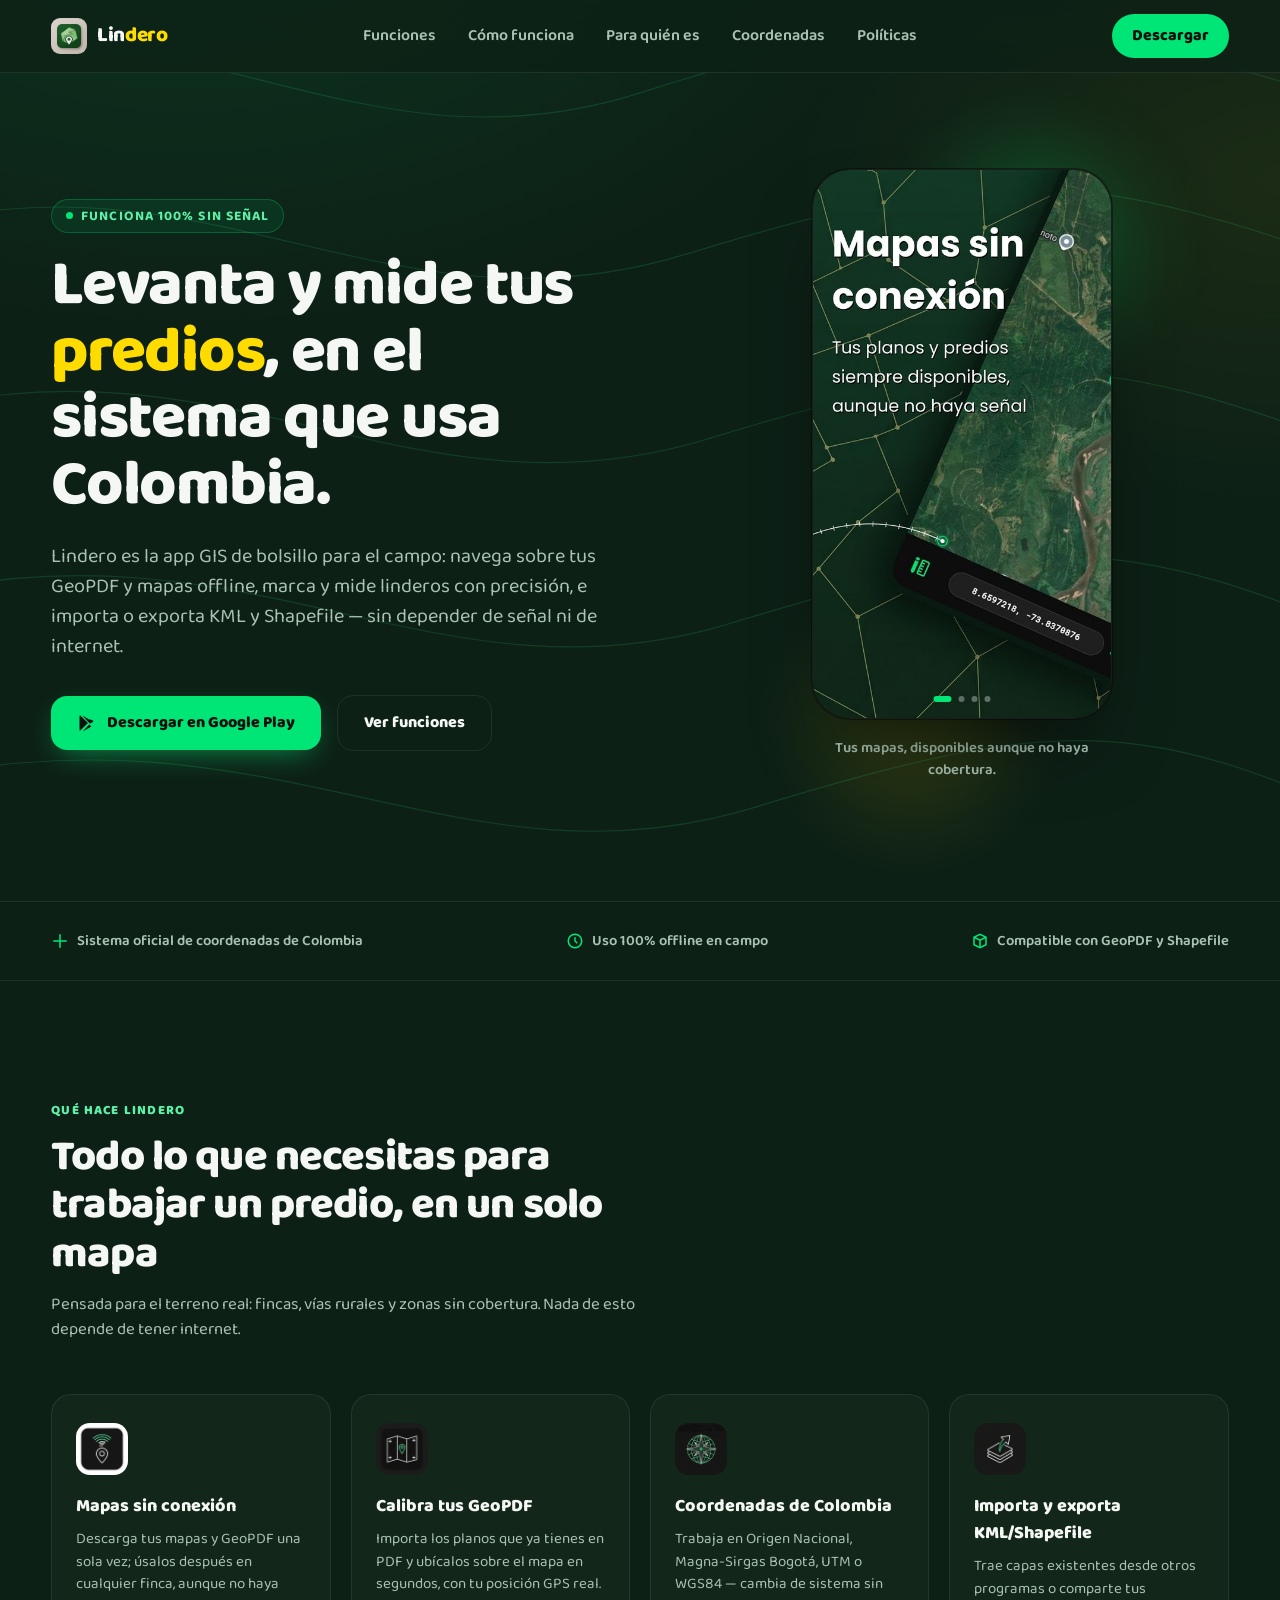
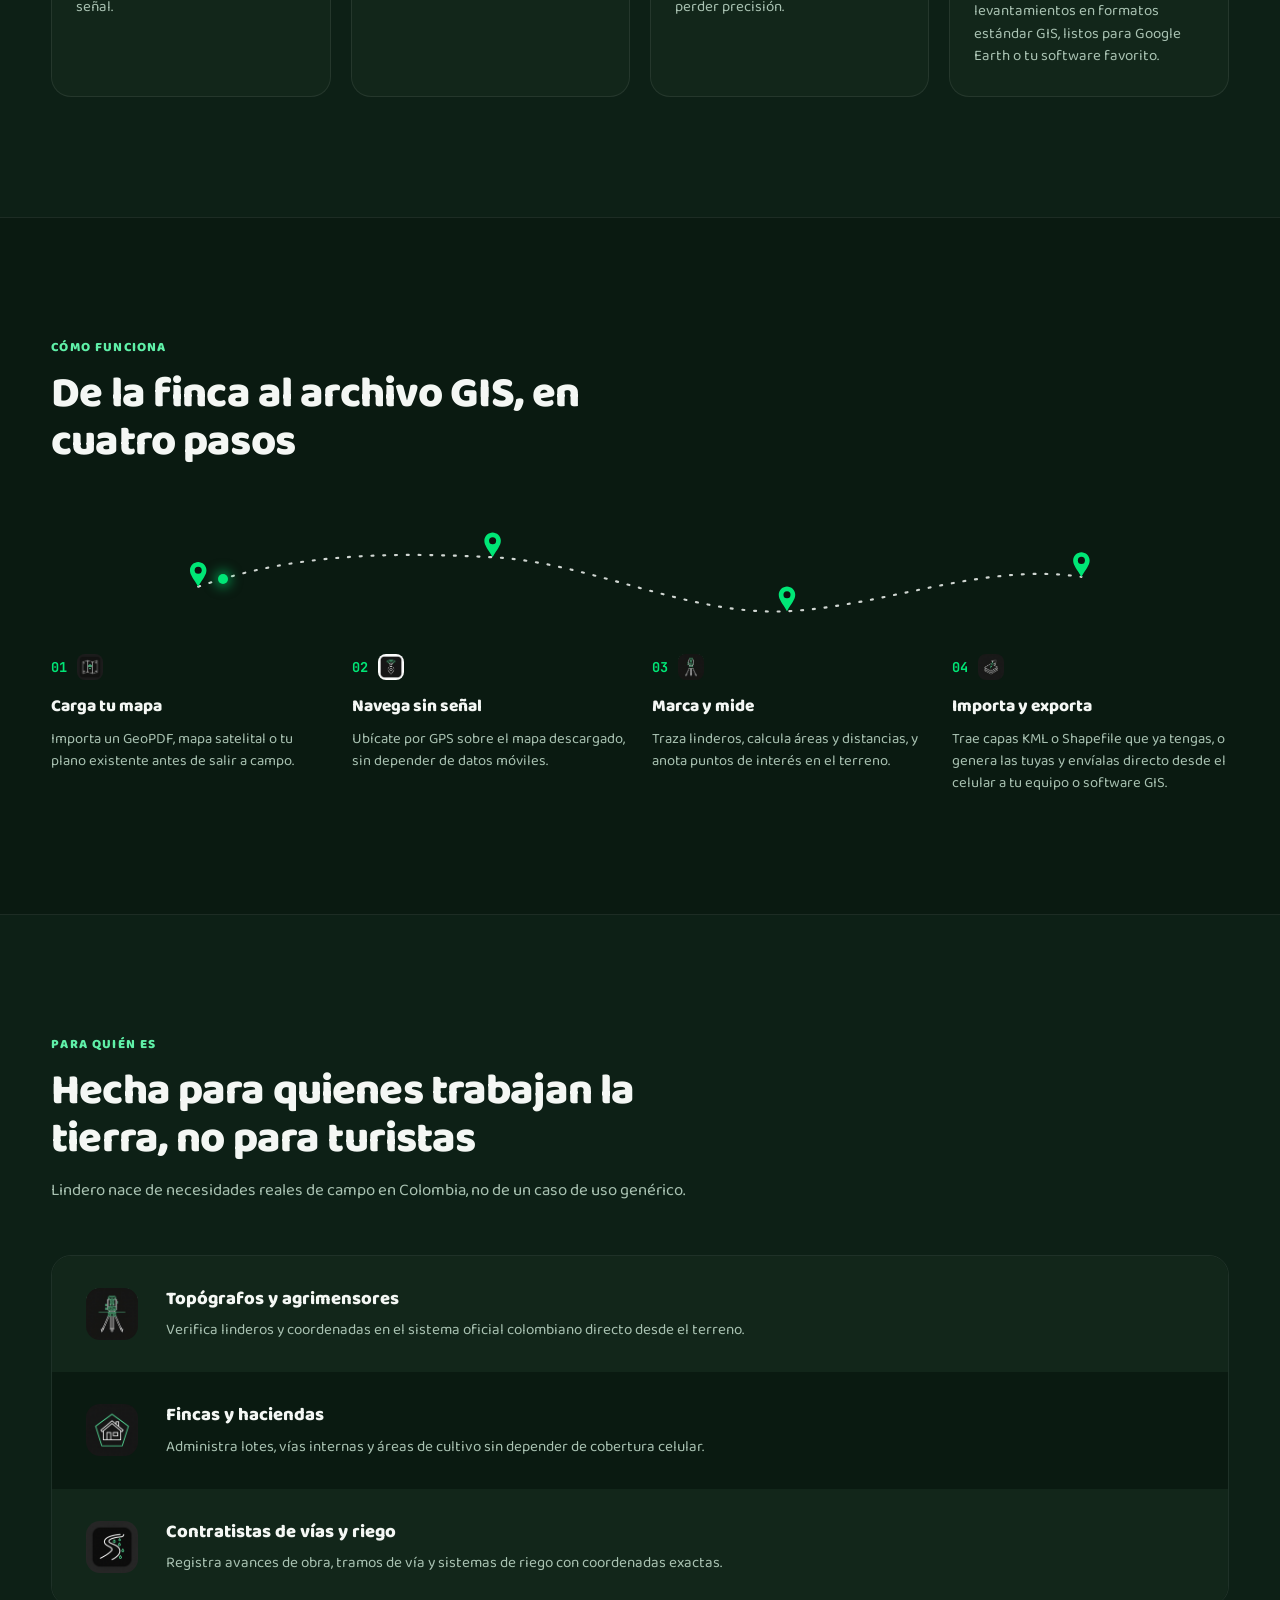
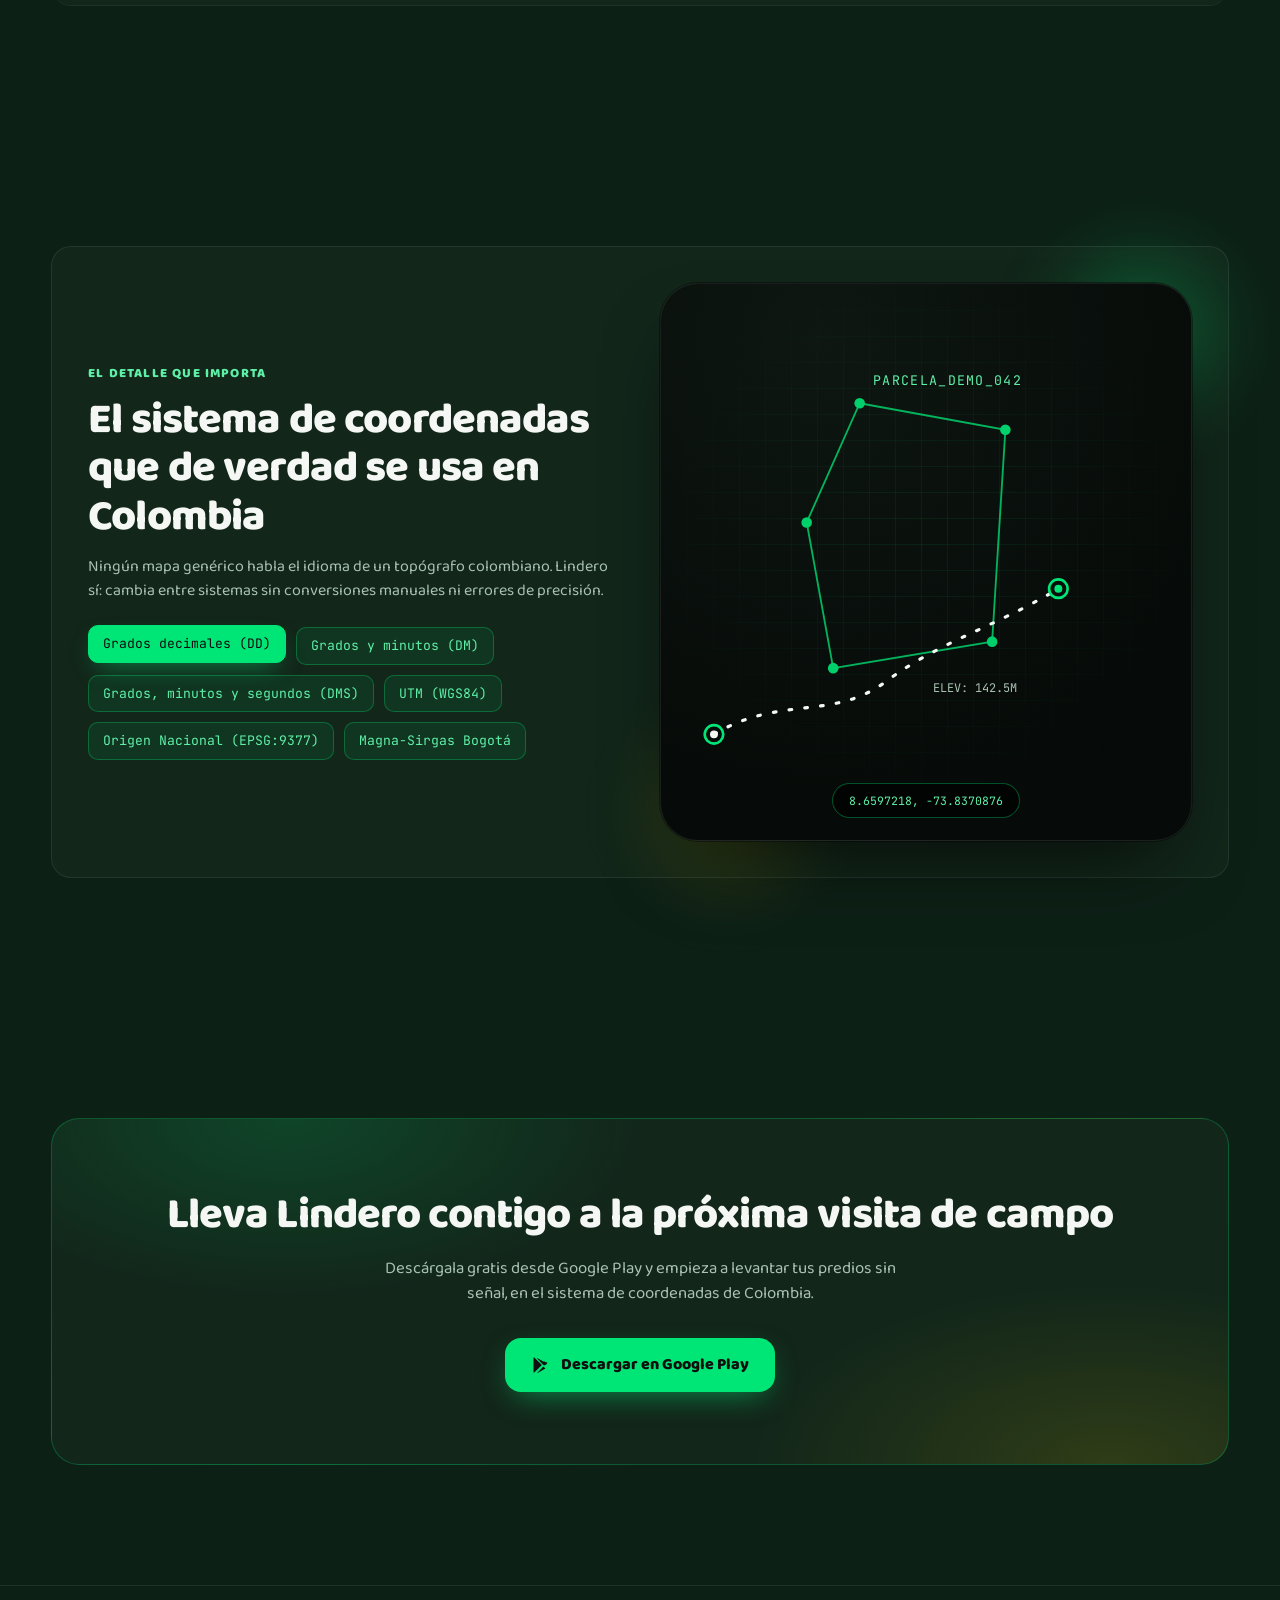
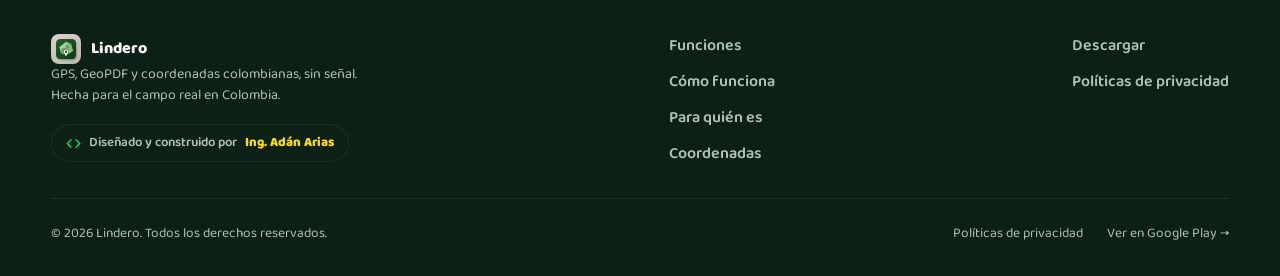
==== index.html @ 966c2db2 "Corrige bugs de caché (versiona CSS/JS), hace la línea de "Cómo funciona" punteada, y fija la altura" ====
<!doctype html>
<html lang="es">
<head>
<meta charset="UTF-8">
<meta name="viewport" content="width=device-width, initial-scale=1">
<title>Lindero — GPS, GeoPDF y coordenadas colombianas, sin señal</title>
<meta name="description" content="Lindero es la app GIS para levantar, medir y exportar tus predios en campo, sin señal, en el sistema de coordenadas que usa Colombia: Origen Nacional, Magna-Sirgas Bogotá, UTM y WGS84.">
<link rel="icon" href="assets/img/icon.png">
<link rel="preconnect" href="https://fonts.googleapis.com">
<link rel="preconnect" href="https://fonts.gstatic.com" crossorigin>
<link href="https://fonts.googleapis.com/css2?family=Baloo+2:wght@500;600;700;800&family=JetBrains+Mono:wght@400;500;700&display=swap" rel="stylesheet">
<link rel="stylesheet" href="styles.css?v=4">
</head>
<body>

<div class="topo-bg" aria-hidden="true">
  <svg viewBox="0 0 1200 900" preserveAspectRatio="xMidYMid slice">
    <g fill="none" stroke="#2ecc71" stroke-width="1" opacity="0.5">
      <path d="M-50 120 C 200 40, 350 220, 600 140 S 950 60, 1250 160" />
      <path d="M-50 260 C 220 180, 380 360, 640 280 S 980 200, 1250 300" />
      <path d="M-50 420 C 240 340, 400 520, 660 440 S 1000 360, 1250 460" />
      <path d="M-50 580 C 260 500, 420 680, 680 600 S 1020 520, 1250 620" />
      <path d="M-50 740 C 280 660, 440 840, 700 760 S 1040 680, 1250 780" />
    </g>
  </svg>
</div>

<header class="site">
  <nav class="container nav">
    <a class="brand" href="#top">
      <img src="assets/img/icon.png" alt="Ícono de Lindero">
      <span>Lin<span class="word">dero</span></span>
    </a>
    <ul class="nav-links">
      <li><a href="#funciones">Funciones</a></li>
      <li><a href="#como-funciona">Cómo funciona</a></li>
      <li><a href="#para-quien">Para quién es</a></li>
      <li><a href="#coordenadas">Coordenadas</a></li>
      <li><a href="politicas/">Políticas</a></li>
    </ul>
    <a class="nav-cta" href="https://play.google.com/store/apps/details?id=com.adanarias.navimap" target="_blank" rel="noopener">Descargar</a>
  </nav>
</header>

<main id="top">

  <!-- HERO -->
  <section class="hero">
    <div class="container">
      <div class="hero-copy">
        <span class="eyebrow reveal"><span class="dot-live"></span> Funciona 100% sin señal</span>
        <h1 class="reveal d1">Levanta y mide tus <span class="accent">predios</span>, en el sistema que usa Colombia.</h1>
        <p class="lead reveal d2">Lindero es la app GIS de bolsillo para el campo: navega sobre tus GeoPDF y mapas offline, marca y mide linderos con precisión, e importa o exporta KML y Shapefile — sin depender de señal ni de internet.</p>
        <div class="hero-actions reveal d3">
          <a class="btn btn-primary" href="https://play.google.com/store/apps/details?id=com.adanarias.navimap" target="_blank" rel="noopener">
            <svg viewBox="0 0 24 24" fill="currentColor"><path d="M3.6 2.6c-.4.3-.6.8-.6 1.4v16c0 .6.2 1.1.6 1.4l9.5-9.4-9.5-9.4Zm11.2 9.3 2.5-2.5-9.9-5.7c-.2-.1-.4-.2-.6-.2l8 8.4Zm0 1.9-8 8.4c.2 0 .4-.1.6-.2l9.9-5.7-2.5-2.5Zm3.8-4.6-2.9-1.7-2.6 2.6 2.6 2.6 2.9-1.7c.6-.4.9-.9.9-1.4s-.3-1-.9-1.4Z"/></svg>
            Descargar en Google Play
          </a>
          <a class="btn btn-ghost" href="#funciones">Ver funciones</a>
        </div>
      </div>

      <div class="hero-visual reveal d4">
        <div class="glow-orb a"></div>
        <div class="glow-orb b"></div>
        <div class="shot-carousel" id="heroCarousel">
          <img class="shot-slide is-active" src="assets/img/shot_offline.jpg" alt="Mapas sin conexión en la app Lindero">
          <img class="shot-slide" src="assets/img/shot_navega.jpg" alt="Navegación GPS con confianza en la app Lindero">
          <img class="shot-slide" src="assets/img/shot_coordenadas.jpg" alt="Sistema de coordenadas de Colombia en la app Lindero">
          <img class="shot-slide" src="assets/img/shot_exportar.jpg" alt="Exportar capas a KML y Shapefile en la app Lindero">
          <div class="carousel-dots">
            <span class="dot is-active"></span><span class="dot"></span><span class="dot"></span><span class="dot"></span>
          </div>
        </div>
        <p class="carousel-caption" id="heroCaption">Tus mapas, disponibles aunque no haya cobertura.</p>
      </div>
    </div>
  </section>

  <!-- TRUST -->
  <section class="trust">
    <div class="container">
      <span><svg viewBox="0 0 24 24" fill="none" stroke="currentColor" stroke-width="2"><path d="M12 3v18M3 12h18"/></svg> Sistema oficial de coordenadas de Colombia</span>
      <span><svg viewBox="0 0 24 24" fill="none" stroke="currentColor" stroke-width="2"><circle cx="12" cy="12" r="9"/><path d="M12 7v5l3 3"/></svg> Uso 100% offline en campo</span>
      <span><svg viewBox="0 0 24 24" fill="none" stroke="currentColor" stroke-width="2"><path d="M4 17V7l8-4 8 4v10l-8 4-8-4Z"/><path d="M4 7l8 4 8-4M12 11v10"/></svg> Compatible con GeoPDF y Shapefile</span>
    </div>
  </section>

  <!-- FEATURES -->
  <section id="funciones">
    <div class="container">
      <div class="section-head reveal">
        <span class="kicker">Qué hace Lindero</span>
        <h2>Todo lo que necesitas para trabajar un predio, en un solo mapa</h2>
        <p>Pensada para el terreno real: fincas, vías rurales y zonas sin cobertura. Nada de esto depende de tener internet.</p>
      </div>
      <div class="features-grid">
        <div class="feature-card reveal">
          <img src="assets/img/icon_offline.png" alt="Mapas sin conexión">
          <h3>Mapas sin conexión</h3>
          <p>Descarga tus mapas y GeoPDF una sola vez; úsalos después en cualquier finca, aunque no haya señal.</p>
        </div>
        <div class="feature-card reveal d1">
          <img src="assets/img/icon_geopdf.png" alt="GeoPDF georreferenciado">
          <h3>Calibra tus GeoPDF</h3>
          <p>Importa los planos que ya tienes en PDF y ubícalos sobre el mapa en segundos, con tu posición GPS real.</p>
        </div>
        <div class="feature-card reveal d2">
          <img src="assets/img/icon_coordenadas_co.png" alt="Coordenadas colombianas">
          <h3>Coordenadas de Colombia</h3>
          <p>Trabaja en Origen Nacional, Magna-Sirgas Bogotá, UTM o WGS84 — cambia de sistema sin perder precisión.</p>
        </div>
        <div class="feature-card reveal d3">
          <img src="assets/img/icon_exportar.png" alt="Importa y exporta KML y Shapefile">
          <h3>Importa y exporta KML/Shapefile</h3>
          <p>Trae capas existentes desde otros programas o comparte tus levantamientos en formatos estándar GIS, listos para Google Earth o tu software favorito.</p>
        </div>
      </div>
    </div>
  </section>

  <!-- HOW IT WORKS -->
  <section class="how" id="como-funciona">
    <div class="container">
      <div class="section-head reveal">
        <span class="kicker">Cómo funciona</span>
        <h2>De la finca al archivo GIS, en cuatro pasos</h2>
      </div>
      <div class="flow-track reveal" id="flowTrack">
        <svg class="flow-line" viewBox="0 0 1200 130" preserveAspectRatio="none">
          <path id="flowPath" fill="none" d="M150,70 C250,35 350,35 450,40 C550,45 650,100 750,95 C850,90 950,45 1050,60" />
          <g class="flow-pin" style="--pd:0s">
            <path transform="translate(150,70) scale(0.6)" d="M0,0 C-8,-14 -14,-20 -14,-28 C-14,-36 -7,-42 0,-42 C7,-42 14,-36 14,-28 C14,-20 8,-14 0,0 Z"/>
            <circle transform="translate(150,70) scale(0.6)" cx="0" cy="-28" r="6"/>
          </g>
          <g class="flow-pin" style="--pd:.15s">
            <path transform="translate(450,40) scale(0.6)" d="M0,0 C-8,-14 -14,-20 -14,-28 C-14,-36 -7,-42 0,-42 C7,-42 14,-36 14,-28 C14,-20 8,-14 0,0 Z"/>
            <circle transform="translate(450,40) scale(0.6)" cx="0" cy="-28" r="6"/>
          </g>
          <g class="flow-pin" style="--pd:.3s">
            <path transform="translate(750,95) scale(0.6)" d="M0,0 C-8,-14 -14,-20 -14,-28 C-14,-36 -7,-42 0,-42 C7,-42 14,-36 14,-28 C14,-20 8,-14 0,0 Z"/>
            <circle transform="translate(750,95) scale(0.6)" cx="0" cy="-28" r="6"/>
          </g>
          <g class="flow-pin" style="--pd:.45s">
            <path transform="translate(1050,60) scale(0.6)" d="M0,0 C-8,-14 -14,-20 -14,-28 C-14,-36 -7,-42 0,-42 C7,-42 14,-36 14,-28 C14,-20 8,-14 0,0 Z"/>
            <circle transform="translate(1050,60) scale(0.6)" cx="0" cy="-28" r="6"/>
          </g>
        </svg>
        <span class="flow-dot" id="flowDot"></span>
      </div>
      <div class="steps">
        <div class="step reveal">
          <div class="step-head"><span class="step-num">01</span><img class="step-icon-sm" src="assets/img/icon_geopdf.png" alt=""></div>
          <h3>Carga tu mapa</h3>
          <p>Importa un GeoPDF, mapa satelital o tu plano existente antes de salir a campo.</p>
        </div>
        <div class="step reveal d1">
          <div class="step-head"><span class="step-num">02</span><img class="step-icon-sm" src="assets/img/icon_offline.png" alt=""></div>
          <h3>Navega sin señal</h3>
          <p>Ubícate por GPS sobre el mapa descargado, sin depender de datos móviles.</p>
        </div>
        <div class="step reveal d2">
          <div class="step-head"><span class="step-num">03</span><img class="step-icon-sm" src="assets/img/icon_topografos.png" alt=""></div>
          <h3>Marca y mide</h3>
          <p>Traza linderos, calcula áreas y distancias, y anota puntos de interés en el terreno.</p>
        </div>
        <div class="step reveal d3">
          <div class="step-head"><span class="step-num">04</span><img class="step-icon-sm" src="assets/img/icon_exportar.png" alt=""></div>
          <h3>Importa y exporta</h3>
          <p>Trae capas KML o Shapefile que ya tengas, o genera las tuyas y envíalas directo desde el celular a tu equipo o software GIS.</p>
        </div>
      </div>
    </div>
  </section>

  <!-- AUDIENCES -->
  <section id="para-quien">
    <div class="container">
      <div class="section-head reveal">
        <span class="kicker">Para quién es</span>
        <h2>Hecha para quienes trabajan la tierra, no para turistas</h2>
        <p>Lindero nace de necesidades reales de campo en Colombia, no de un caso de uso genérico.</p>
      </div>
      <div class="audience-list">
        <div class="audience-row reveal reveal-left">
          <img src="assets/img/icon_topografos.png" alt="Topógrafos y agrimensores">
          <div>
            <h3>Topógrafos y agrimensores</h3>
            <p>Verifica linderos y coordenadas en el sistema oficial colombiano directo desde el terreno.</p>
          </div>
        </div>
        <div class="audience-row reveal reveal-right">
          <img src="assets/img/icon_fincas.png" alt="Fincas y haciendas">
          <div>
            <h3>Fincas y haciendas</h3>
            <p>Administra lotes, vías internas y áreas de cultivo sin depender de cobertura celular.</p>
          </div>
        </div>
        <div class="audience-row reveal reveal-left">
          <img src="assets/img/icon_contratistas.png" alt="Contratistas de vías y riego">
          <div>
            <h3>Contratistas de vías y riego</h3>
            <p>Registra avances de obra, tramos de vía y sistemas de riego con coordenadas exactas.</p>
          </div>
        </div>
      </div>
    </div>
  </section>

  <!-- COORDINATE SYSTEMS -->
  <section id="coordenadas">
    <div class="container">
      <div class="coord-panel">
        <div class="reveal">
          <span class="kicker">El detalle que importa</span>
          <h2>El sistema de coordenadas que de verdad se usa en Colombia</h2>
          <p>Ningún mapa genérico habla el idioma de un topógrafo colombiano. Lindero sí: cambia entre sistemas sin conversiones manuales ni errores de precisión.</p>
          <div class="chip-list" id="chipList">
            <span class="chip reveal" data-coord="8.6597218, -73.8370876">Grados decimales (DD)</span>
            <span class="chip reveal d1" data-coord="8°39.583'N, 73°50.225'W">Grados y minutos (DM)</span>
            <span class="chip reveal d2" data-coord="8°39'35&quot;N, 73°50'13&quot;W">Grados, minutos y segundos (DMS)</span>
            <span class="chip reveal d3" data-coord="18N 379452E 958765N">UTM (WGS84)</span>
            <span class="chip reveal d4" data-coord="N 958765.4, E 379452.1">Origen Nacional (EPSG:9377)</span>
            <span class="chip reveal" data-coord="N 1050212.3, E 999875.6">Magna-Sirgas Bogotá</span>
          </div>
        </div>
        <div class="coord-visual reveal reveal-scale">
          <div class="glow-orb a"></div>
          <div class="glow-orb b"></div>
          <div class="phone">
            <svg viewBox="0 0 400 420">
              <g fill="none" stroke="#00e676" stroke-width="1.4" opacity="0.9">
                <polygon points="150,90 260,110 250,270 130,290 110,180" stroke-opacity="0.85"/>
                <circle cx="150" cy="90" r="4" fill="#00e676" stroke="none"/>
                <circle cx="260" cy="110" r="4" fill="#00e676" stroke="none"/>
                <circle cx="250" cy="270" r="4" fill="#00e676" stroke="none"/>
                <circle cx="130" cy="290" r="4" fill="#00e676" stroke="none"/>
                <circle cx="110" cy="180" r="4" fill="#00e676" stroke="none"/>
              </g>
              <g class="route-anim" fill="none" stroke="#f4f7f4" stroke-width="2.4" stroke-linecap="round" stroke-dasharray="2 10">
                <path d="M40 340 C 90 310, 130 330, 170 300 S 250 260, 300 230" />
              </g>
              <circle cx="40" cy="340" r="7" fill="none" stroke="#00e676" stroke-width="2"/>
              <circle cx="40" cy="340" r="3" fill="#f4f7f4"/>
              <circle class="pulse-node" cx="300" cy="230" r="7" fill="none" stroke="#00e676" stroke-width="2"/>
              <circle cx="300" cy="230" r="3" fill="#00e676"/>
              <text x="160" y="76" fill="#5ff0a8" font-family="JetBrains Mono, monospace" font-size="10" letter-spacing="1">PARCELA_DEMO_042</text>
              <text x="205" y="308" fill="#a9c2b2" font-family="JetBrains Mono, monospace" font-size="9">ELEV: 142.5M</text>
            </svg>
            <span class="coord-pill" id="coordReadout">8.6597218, -73.8370876</span>
          </div>
        </div>
      </div>
    </div>
  </section>

  <!-- CTA -->
  <section>
    <div class="container">
      <div class="cta reveal">
        <h2>Lleva Lindero contigo a la próxima visita de campo</h2>
        <p>Descárgala gratis desde Google Play y empieza a levantar tus predios sin señal, en el sistema de coordenadas de Colombia.</p>
        <div class="hero-actions">
          <a class="btn btn-primary" href="https://play.google.com/store/apps/details?id=com.adanarias.navimap" target="_blank" rel="noopener">
            <svg viewBox="0 0 24 24" fill="currentColor"><path d="M3.6 2.6c-.4.3-.6.8-.6 1.4v16c0 .6.2 1.1.6 1.4l9.5-9.4-9.5-9.4Zm11.2 9.3 2.5-2.5-9.9-5.7c-.2-.1-.4-.2-.6-.2l8 8.4Zm0 1.9-8 8.4c.2 0 .4-.1.6-.2l9.9-5.7-2.5-2.5Zm3.8-4.6-2.9-1.7-2.6 2.6 2.6 2.6 2.9-1.7c.6-.4.9-.9.9-1.4s-.3-1-.9-1.4Z"/></svg>
            Descargar en Google Play
          </a>
        </div>
      </div>
    </div>
  </section>

</main>

<footer>
  <div class="container">
    <div class="footer-top">
      <div>
        <div class="footer-brand">
          <img src="assets/img/icon.png" alt="Ícono de Lindero">
          <span>Lindero</span>
        </div>
        <p class="footer-note">GPS, GeoPDF y coordenadas colombianas, sin señal. Hecha para el campo real en Colombia.</p>
        <a class="maker-badge" href="https://github.com/gaminuma06" target="_blank" rel="noopener">
          <svg viewBox="0 0 24 24" fill="none" stroke="currentColor" stroke-width="2" stroke-linecap="round"><path d="m16 18 6-6-6-6M8 6l-6 6 6 6"/></svg>
          Diseñado y construido por <strong>Ing. Adán Arias</strong>
        </a>
      </div>
      <ul class="nav-links" style="flex-direction:column;gap:12px">
        <li><a href="#funciones">Funciones</a></li>
        <li><a href="#como-funciona">Cómo funciona</a></li>
        <li><a href="#para-quien">Para quién es</a></li>
        <li><a href="#coordenadas">Coordenadas</a></li>
      </ul>
      <ul class="nav-links" style="flex-direction:column;gap:12px">
        <li><a href="https://play.google.com/store/apps/details?id=com.adanarias.navimap" target="_blank" rel="noopener">Descargar</a></li>
        <li><a href="politicas/">Políticas de privacidad</a></li>
      </ul>
    </div>
    <div class="footer-bottom">
      <span>© <span id="year"></span> Lindero. Todos los derechos reservados.</span>
      <span style="display:flex;gap:24px;flex-wrap:wrap">
        <a href="politicas/">Políticas de privacidad</a>
        <a href="https://play.google.com/store/apps/details?id=com.adanarias.navimap" target="_blank" rel="noopener">Ver en Google Play →</a>
      </span>
    </div>
  </div>
</footer>

<script src="script.js?v=4"></script>
</body>
</html>
---- styles.css ----
:root{
  --bg: #0d2016;
  --bg-alt: #0a1a11;
  --surface: #12261a;
  --surface-2: #16301f;
  --ink-black: #0f0f0f;
  --mint: #00e676;
  --mint-soft: #5ff0a8;
  --yellow: #ffdc00;
  --white: #f4f7f4;
  --muted: #a9c2b2;
  --line: rgba(244,247,244,0.08);
  --radius: 20px;
  --ease: cubic-bezier(.19,1,.22,1);
}

*{box-sizing:border-box;margin:0;padding:0}
html{scroll-behavior:smooth}
body{
  background:var(--bg);
  color:var(--white);
  font-family:'Baloo 2','Nunito',system-ui,-apple-system,Segoe UI,Roboto,sans-serif;
  line-height:1.5;
  overflow-x:hidden;
}
img{display:block;max-width:100%}
a{color:inherit;text-decoration:none}
ul{list-style:none}
.container{width:min(1180px,92vw);margin-inline:auto}
section{position:relative;padding:clamp(64px,10vw,120px) 0}

/* topo background */
.topo-bg{
  position:fixed;inset:0;z-index:-2;
  background:
    radial-gradient(1200px 700px at 15% -10%, rgba(0,230,118,0.10), transparent 60%),
    radial-gradient(900px 600px at 100% 20%, rgba(255,220,0,0.06), transparent 55%),
    var(--bg);
}
.topo-bg svg{
  position:absolute;inset:-4%;width:108%;height:108%;opacity:0.35;
  animation:topo-drift 46s ease-in-out infinite alternate;
}
@keyframes topo-drift{
  0%{transform:translate(0,0)}
  100%{transform:translate(-18px,-12px)}
}

/* nav */
header.site{
  position:sticky;top:0;z-index:50;
  backdrop-filter:blur(14px);
  background:rgba(13,32,22,0.72);
  border-bottom:1px solid var(--line);
}
.nav{display:flex;align-items:center;justify-content:space-between;padding:14px 0}
.brand{display:flex;align-items:center;gap:10px;font-weight:800;font-size:1.3rem;letter-spacing:-0.02em}
.brand img{width:36px;height:36px;border-radius:9px}
.brand .word{color:var(--yellow)}
.nav-links{display:flex;gap:32px;font-weight:600;color:var(--muted)}
.nav-links a{transition:color .25s var(--ease)}
.nav-links a:hover{color:var(--white)}
.nav-cta{
  display:inline-flex;align-items:center;gap:8px;
  background:var(--mint);color:var(--ink-black);
  padding:10px 20px;border-radius:999px;font-weight:800;
  transition:transform .3s var(--ease), box-shadow .3s var(--ease);
  box-shadow:0 0 0 0 rgba(0,230,118,0.5);
}
.nav-cta:hover{transform:translateY(-2px);box-shadow:0 10px 30px -8px rgba(0,230,118,0.55)}

/* hero */
.hero{padding-top:clamp(56px,9vw,96px)}
.hero .container{display:grid;grid-template-columns:1.05fr 0.95fr;gap:56px;align-items:center}
.eyebrow{
  display:inline-flex;align-items:center;gap:8px;
  color:var(--mint-soft);font-weight:700;font-size:.85rem;
  letter-spacing:.08em;text-transform:uppercase;
  background:rgba(0,230,118,0.08);border:1px solid rgba(0,230,118,0.25);
  padding:6px 14px;border-radius:999px;
  opacity:0;transform:translateY(14px);
}
.dot-live{width:7px;height:7px;border-radius:50%;background:var(--mint);box-shadow:0 0 0 0 rgba(0,230,118,.6);animation:pulse 2s infinite}
@keyframes pulse{0%{box-shadow:0 0 0 0 rgba(0,230,118,.55)}70%{box-shadow:0 0 0 10px rgba(0,230,118,0)}100%{box-shadow:0 0 0 0 rgba(0,230,118,0)}}

h1{
  font-size:clamp(2.5rem,5vw,4rem);
  font-weight:800;line-height:1.04;letter-spacing:-0.02em;
  margin:20px 0 22px;
}
h1 .accent{color:var(--yellow)}
.hero p.lead{
  font-size:clamp(1.05rem,1.6vw,1.25rem);
  color:var(--muted);max-width:52ch;margin-bottom:34px;
}
.hero-actions{display:flex;flex-wrap:wrap;gap:16px;align-items:center}

.btn{
  display:inline-flex;align-items:center;gap:10px;
  padding:15px 26px;border-radius:16px;font-weight:800;font-size:1rem;
  transition:transform .35s var(--ease), box-shadow .35s var(--ease), background .3s;
}
.btn-primary{
  background:var(--mint);color:var(--ink-black);
  box-shadow:0 10px 30px -10px rgba(0,230,118,0.6);
}
.btn-primary:hover{transform:translateY(-3px) scale(1.02);box-shadow:0 16px 40px -10px rgba(0,230,118,0.75)}
.btn-primary svg{width:20px;height:20px}
.btn-ghost{
  border:1px solid var(--line);color:var(--white);
}
.btn-ghost:hover{border-color:rgba(255,255,255,0.35);background:rgba(255,255,255,0.04)}

.reveal{opacity:0;transform:translateY(24px);transition:opacity .8s var(--ease), transform .8s var(--ease)}
.reveal.in{opacity:1;transform:translateY(0)}
.reveal.d1{transition-delay:.08s}
.reveal.d2{transition-delay:.16s}
.reveal.d3{transition-delay:.24s}
.reveal.d4{transition-delay:.32s}

.reveal.reveal-left{transform:translateX(-40px)}
.reveal.reveal-left.in{transform:translateX(0)}
.reveal.reveal-right{transform:translateX(40px)}
.reveal.reveal-right.in{transform:translateX(0)}
.reveal.reveal-scale{transform:scale(.92)}
.reveal.reveal-scale.in{transform:scale(1)}

/* hero visual */
.hero-visual{position:relative;aspect-ratio:9/16.5;justify-self:center;width:min(300px,78%)}
.phone{
  position:relative;width:100%;height:100%;
  background:radial-gradient(120% 120% at 30% 10%, #0e1712 0%, #060a08 70%);
  border-radius:38px;border:1px solid rgba(255,255,255,0.08);
  box-shadow:0 40px 80px -30px rgba(0,0,0,0.7), 0 0 0 1px rgba(0,0,0,.4);
  overflow:hidden;
}
.phone::before{
  content:'';position:absolute;inset:0;
  background-image:
    linear-gradient(rgba(0,230,118,0.09) 1px,transparent 1px),
    linear-gradient(90deg,rgba(0,230,118,0.09) 1px,transparent 1px);
  background-size:26px 26px;
  mask-image:radial-gradient(circle at 50% 45%, black 0%, transparent 72%);
}
.phone svg{position:absolute;inset:0;width:100%;height:100%}
.phone .tag{
  position:absolute;font-family:'JetBrains Mono',monospace;font-size:.62rem;
  color:var(--mint-soft);letter-spacing:.03em;text-transform:uppercase;opacity:.85;
}
.phone .coord-pill{
  position:absolute;left:50%;bottom:22px;transform:translateX(-50%);
  background:rgba(0,0,0,0.55);border:1px solid rgba(0,230,118,.35);
  color:var(--mint-soft);font-family:'JetBrains Mono',monospace;font-size:.72rem;
  padding:8px 16px;border-radius:999px;backdrop-filter:blur(6px);
  white-space:nowrap;
}
.glow-orb{
  position:absolute;width:280px;height:280px;border-radius:50%;
  background:radial-gradient(circle, rgba(0,230,118,0.35), transparent 70%);
  filter:blur(30px);z-index:-1;
}
.glow-orb.a{top:-60px;right:-60px}
.glow-orb.b{bottom:-80px;left:-40px;background:radial-gradient(circle, rgba(255,220,0,0.18), transparent 70%)}

.route-anim{animation:dash 1.6s linear infinite}
@keyframes dash{to{stroke-dashoffset:-24}}
.pulse-node{animation:node-pulse 2s ease-in-out infinite}
@keyframes node-pulse{0%,100%{r:7;opacity:1}50%{r:11;opacity:.4}}

/* shot carousel (hero) */
.shot-carousel{
  position:relative;width:100%;height:100%;overflow:hidden;
  border-radius:38px;border:1px solid rgba(255,255,255,0.08);
  box-shadow:0 40px 80px -30px rgba(0,0,0,0.7), 0 0 0 1px rgba(0,0,0,.4);
  background:#060a08;
}
.shot-slide{
  position:absolute;inset:0;width:100%;height:100%;object-fit:cover;
  opacity:0;transform:translateX(36px) scale(1.01);
  transition:opacity 1s var(--ease), transform 1s var(--ease);
  z-index:1;
}
.shot-slide.is-active{opacity:1;transform:translateX(0) scale(1);z-index:2}
.shot-slide.is-leaving{opacity:0;transform:translateX(-36px) scale(1.01);z-index:1}
.carousel-dots{position:absolute;left:50%;bottom:16px;transform:translateX(-50%);display:flex;gap:7px;z-index:3}
.carousel-dots .dot{width:6px;height:6px;border-radius:50%;background:rgba(244,247,244,0.35);transition:background .3s,width .3s}
.carousel-dots .dot.is-active{background:var(--mint);width:18px;border-radius:4px}
.carousel-caption{
  text-align:center;margin-top:18px;color:var(--muted);font-size:.92rem;font-weight:600;
  min-height:2.7em;opacity:1;transition:opacity .35s var(--ease);
}
.carousel-caption.is-fading{opacity:0}

/* trust bar */
.trust{padding:28px 0;border-top:1px solid var(--line);border-bottom:1px solid var(--line)}
.trust .container{display:flex;flex-wrap:wrap;gap:28px;justify-content:space-between;align-items:center;color:var(--muted);font-weight:600;font-size:.92rem}
.trust span{display:flex;align-items:center;gap:8px}
.trust svg{width:18px;height:18px;color:var(--mint)}

/* section heads */
.section-head{max-width:640px;margin-bottom:52px}
.kicker{color:var(--mint-soft);font-weight:800;text-transform:uppercase;letter-spacing:.09em;font-size:.82rem;margin-bottom:12px;display:block}
h2{font-size:clamp(1.9rem,3.4vw,2.7rem);font-weight:800;letter-spacing:-0.02em;line-height:1.12}
.section-head p{color:var(--muted);margin-top:14px;font-size:1.05rem}

/* features grid */
.features-grid{display:grid;grid-template-columns:repeat(4,1fr);gap:20px}
.feature-card{
  background:var(--surface);border:1px solid var(--line);border-radius:var(--radius);
  padding:28px 24px;transition:transform .4s var(--ease), border-color .4s, background .4s;
}
.feature-card:hover{transform:translateY(-6px);border-color:rgba(0,230,118,0.4);background:var(--surface-2)}
.feature-card img{width:52px;height:52px;border-radius:14px;margin-bottom:18px;transition:transform .3s var(--ease)}
.feature-card h3{font-size:1.12rem;font-weight:800;margin-bottom:8px}
.feature-card p{color:var(--muted);font-size:.94rem}

.feature-card:nth-child(1):hover img{animation:icon-pulse 1s ease-in-out infinite}
.feature-card:nth-child(2):hover img{animation:icon-tilt 1s ease-in-out infinite}
.feature-card:nth-child(3):hover img{animation:icon-spin 2.2s linear infinite}
.feature-card:nth-child(4):hover img{animation:icon-bounce .8s ease-in-out infinite}
@keyframes icon-pulse{0%,100%{transform:scale(1)}50%{transform:scale(1.14)}}
@keyframes icon-tilt{0%,100%{transform:rotate(0)}50%{transform:rotate(-8deg)}}
@keyframes icon-spin{to{transform:rotate(360deg)}}
@keyframes icon-bounce{0%,100%{transform:translateY(0)}50%{transform:translateY(-7px)}}

/* how it works */
.how{background:var(--bg-alt);border-top:1px solid var(--line);border-bottom:1px solid var(--line)}
.flow-track{position:relative;width:100%;aspect-ratio:1200/130;margin-bottom:8px}
.flow-line{position:absolute;inset:0;width:100%;height:100%;overflow:visible}
.flow-line path#flowPath{
  fill:none;stroke:var(--white);stroke-width:2.2;stroke-linecap:round;
  stroke-dasharray:2 10;
  opacity:0;transition:opacity 1s var(--ease);
}
.flow-track.in .flow-line path#flowPath{opacity:.85}

.flow-pin{opacity:0;transform:scale(0);transform-origin:center;transform-box:fill-box}
.flow-pin path{fill:var(--mint)}
.flow-pin circle{fill:var(--ink-black)}
.flow-track.in .flow-pin{
  animation:pin-drop .6s var(--ease) forwards;
  animation-delay:calc(.5s + var(--pd));
}
@keyframes pin-drop{
  0%{opacity:0;transform:scale(0) translateY(-6px)}
  60%{opacity:1;transform:scale(1.2) translateY(0)}
  100%{opacity:1;transform:scale(1) translateY(0)}
}

.flow-dot{
  position:absolute;top:0;left:0;width:10px;height:10px;border-radius:50%;
  background:var(--mint);box-shadow:0 0 12px 3px rgba(0,230,118,.55);
  transform:translate(-50%,-50%);opacity:0;transition:opacity .5s .6s;
  pointer-events:none;
}
.flow-track.in .flow-dot{opacity:1}
.steps{display:grid;grid-template-columns:repeat(4,1fr);gap:24px}
.step{position:relative}
.step-head{display:flex;align-items:center;gap:10px;margin-bottom:14px}
.step-num{
  font-family:'JetBrains Mono',monospace;color:var(--mint);font-weight:700;font-size:.85rem;
}
.step-icon-sm{width:26px;height:26px;border-radius:8px}
.step h3{font-size:1.08rem;font-weight:800;margin-bottom:8px}
.step p{color:var(--muted);font-size:.92rem}

/* audiences */
.audience-list{border-radius:var(--radius);overflow:hidden;border:1px solid var(--line)}
.audience-row{
  display:flex;align-items:center;gap:28px;padding:30px 34px;
  background:var(--surface);transition:background .35s var(--ease), padding-left .35s var(--ease);
}
.audience-row:nth-child(even){background:var(--bg-alt)}
.audience-row:hover{background:var(--surface-2);padding-left:44px}
.audience-row img{width:52px;height:52px;border-radius:14px;flex-shrink:0}
.audience-row h3{font-size:1.15rem;font-weight:800;margin-bottom:6px}
.audience-row p{color:var(--muted);font-size:.95rem}

/* coord chips */
.coord-panel{
  background:var(--surface);border:1px solid var(--line);border-radius:var(--radius);
  padding:36px;display:grid;grid-template-columns:1fr 1fr;gap:40px;align-items:center;
}
.coord-panel h2{margin-bottom:14px}
.coord-panel p{color:var(--muted);margin-bottom:24px}
.chip-list{display:flex;flex-wrap:wrap;gap:10px}
.chip{
  font-family:'JetBrains Mono',monospace;font-size:.82rem;
  background:rgba(0,230,118,0.08);border:1px solid rgba(0,230,118,0.3);
  color:var(--mint-soft);padding:8px 14px;border-radius:10px;
  transition:background .4s var(--ease), border-color .4s var(--ease), color .4s var(--ease), transform .4s var(--ease);
}
.chip.is-active{
  background:var(--mint);border-color:var(--mint);color:var(--ink-black);
  transform:translateY(-2px);
  box-shadow:0 10px 24px -10px rgba(0,230,118,0.6);
}
.coord-visual{position:relative;aspect-ratio:1/1.05}
.coord-visual .glow-orb.a{width:220px;height:220px}
.coord-visual .glow-orb.b{width:220px;height:220px}

/* CTA */
.cta{
  border-radius:28px;border:1px solid rgba(0,230,118,0.25);
  background:
    radial-gradient(600px 300px at 20% 0%, rgba(0,230,118,0.16), transparent 60%),
    radial-gradient(600px 300px at 90% 100%, rgba(255,220,0,0.12), transparent 60%),
    var(--surface);
  padding:clamp(40px,7vw,72px);text-align:center;
}
.cta h2{margin-bottom:16px}
.cta p{color:var(--muted);max-width:52ch;margin:0 auto 32px;font-size:1.05rem}
.cta .hero-actions{justify-content:center}

/* footer */
footer{padding:48px 0 32px;border-top:1px solid var(--line)}
.footer-top{display:flex;justify-content:space-between;flex-wrap:wrap;gap:24px;margin-bottom:32px}
.footer-brand{display:flex;align-items:center;gap:10px;font-weight:800}
.footer-brand img{width:30px;height:30px;border-radius:8px}
.footer-note{color:var(--muted);font-size:.88rem;max-width:40ch}
.maker-badge{
  display:inline-flex;align-items:center;gap:8px;margin-top:18px;
  font-size:.82rem;font-weight:600;color:var(--muted);
  border:1px solid var(--line);padding:8px 14px;border-radius:999px;
  transition:border-color .3s var(--ease), color .3s var(--ease), transform .3s var(--ease);
}
.maker-badge strong{color:var(--yellow);font-weight:800}
.maker-badge svg{width:15px;height:15px;color:var(--mint);flex-shrink:0}
.maker-badge:hover{border-color:rgba(0,230,118,0.45);color:var(--white);transform:translateY(-2px)}
.footer-bottom{display:flex;justify-content:space-between;flex-wrap:wrap;gap:12px;color:var(--muted);font-size:.85rem;padding-top:24px;border-top:1px solid var(--line)}

@media (max-width:980px){
  .hero .container{grid-template-columns:1fr;text-align:center}
  .hero p.lead{margin-inline:auto}
  .hero-actions{justify-content:center}
  .hero-visual{order:-1;margin-bottom:12px}
  .features-grid{grid-template-columns:repeat(2,1fr)}
  .steps{grid-template-columns:repeat(2,1fr);row-gap:36px}
  .flow-track{display:none}
  .coord-panel{grid-template-columns:1fr}
  .nav-links{display:none}
}
@media (max-width:560px){
  .features-grid{grid-template-columns:1fr}
  .audience-row{flex-direction:column;text-align:center;gap:16px}
  .audience-row:hover{padding-left:34px}
}
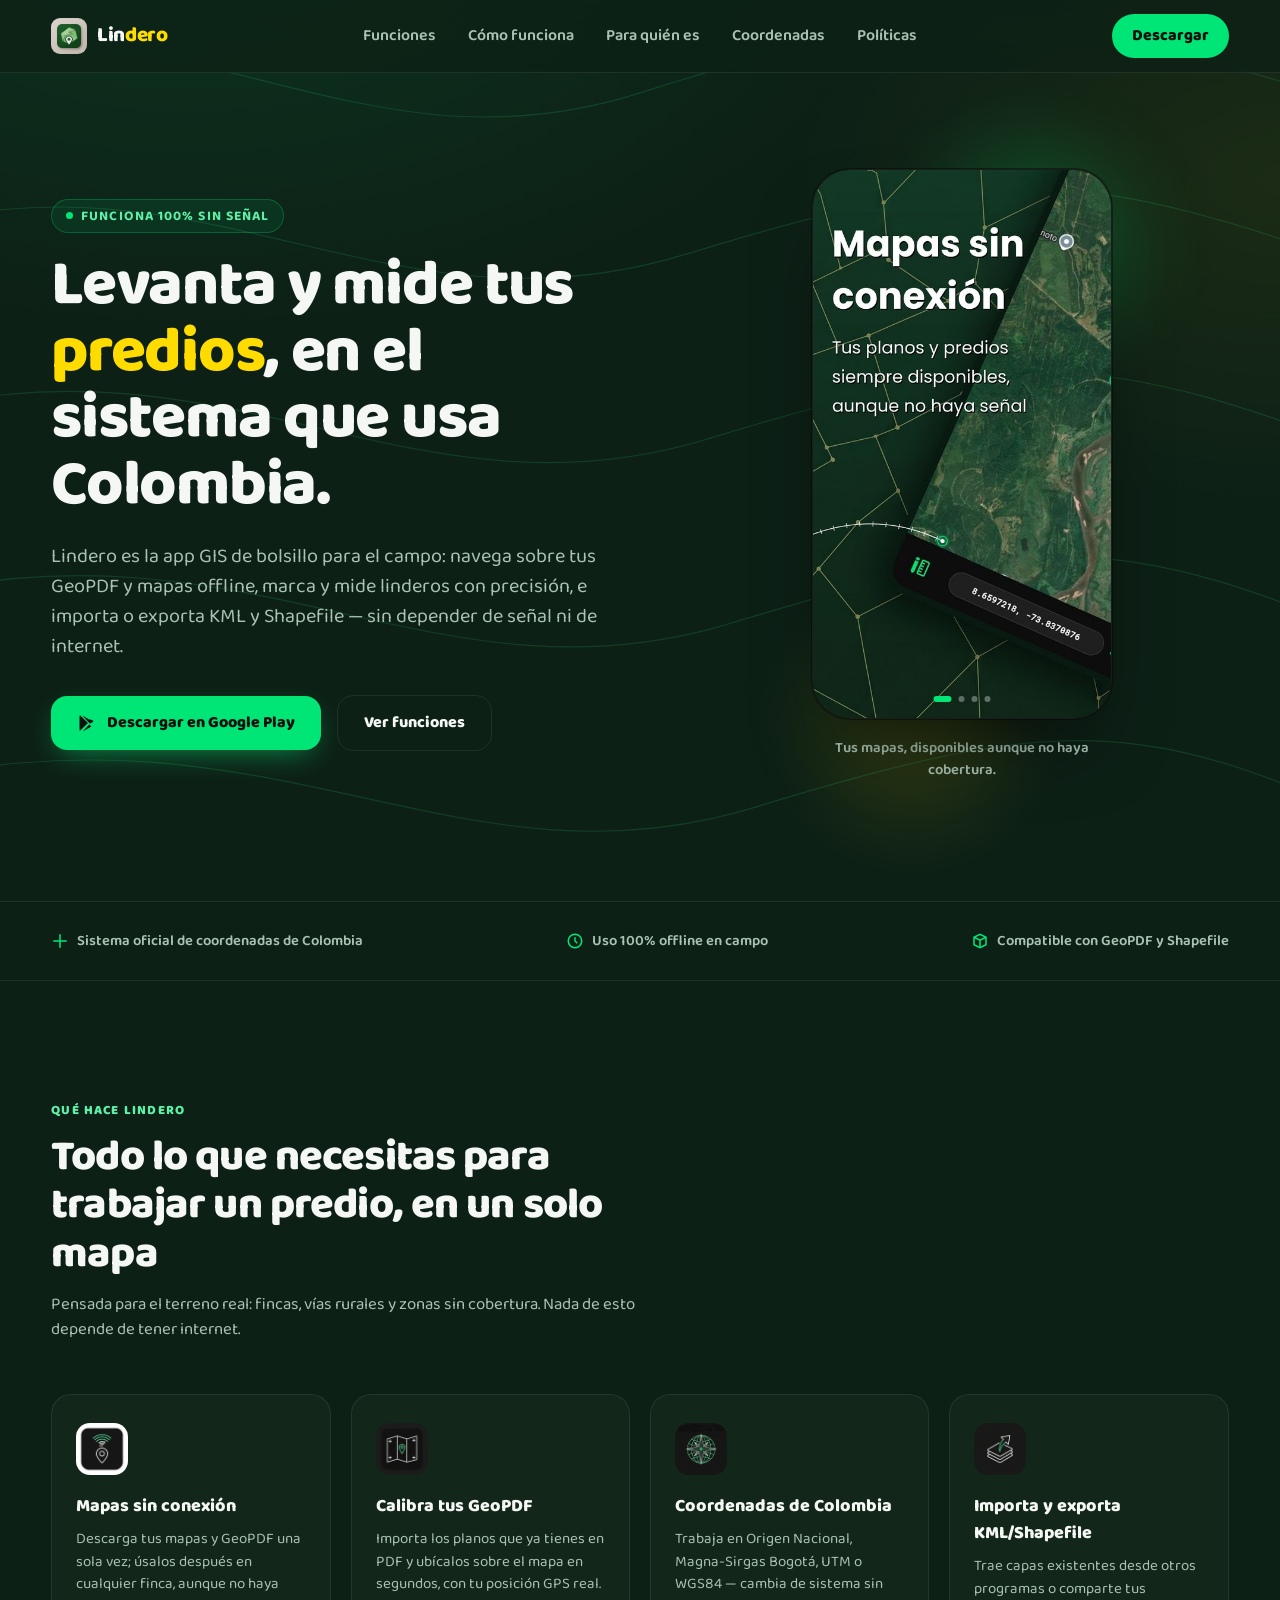
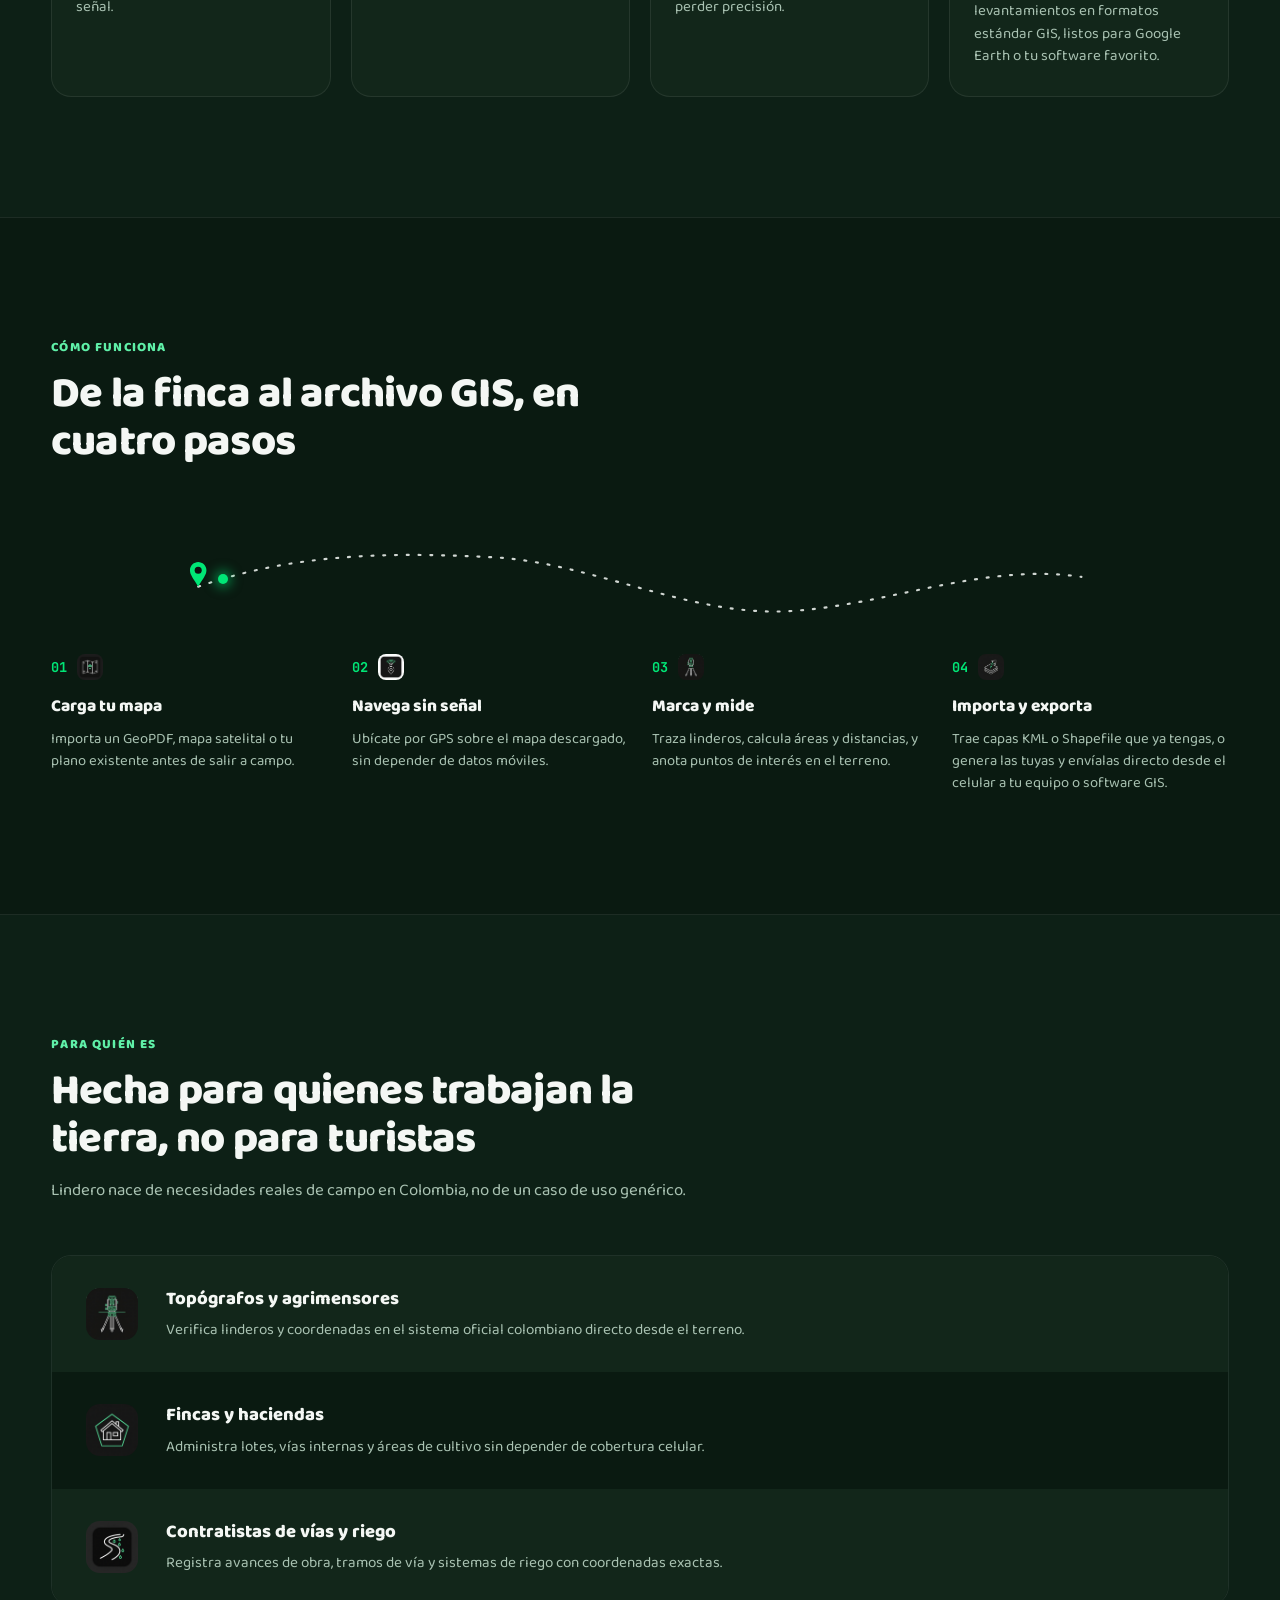
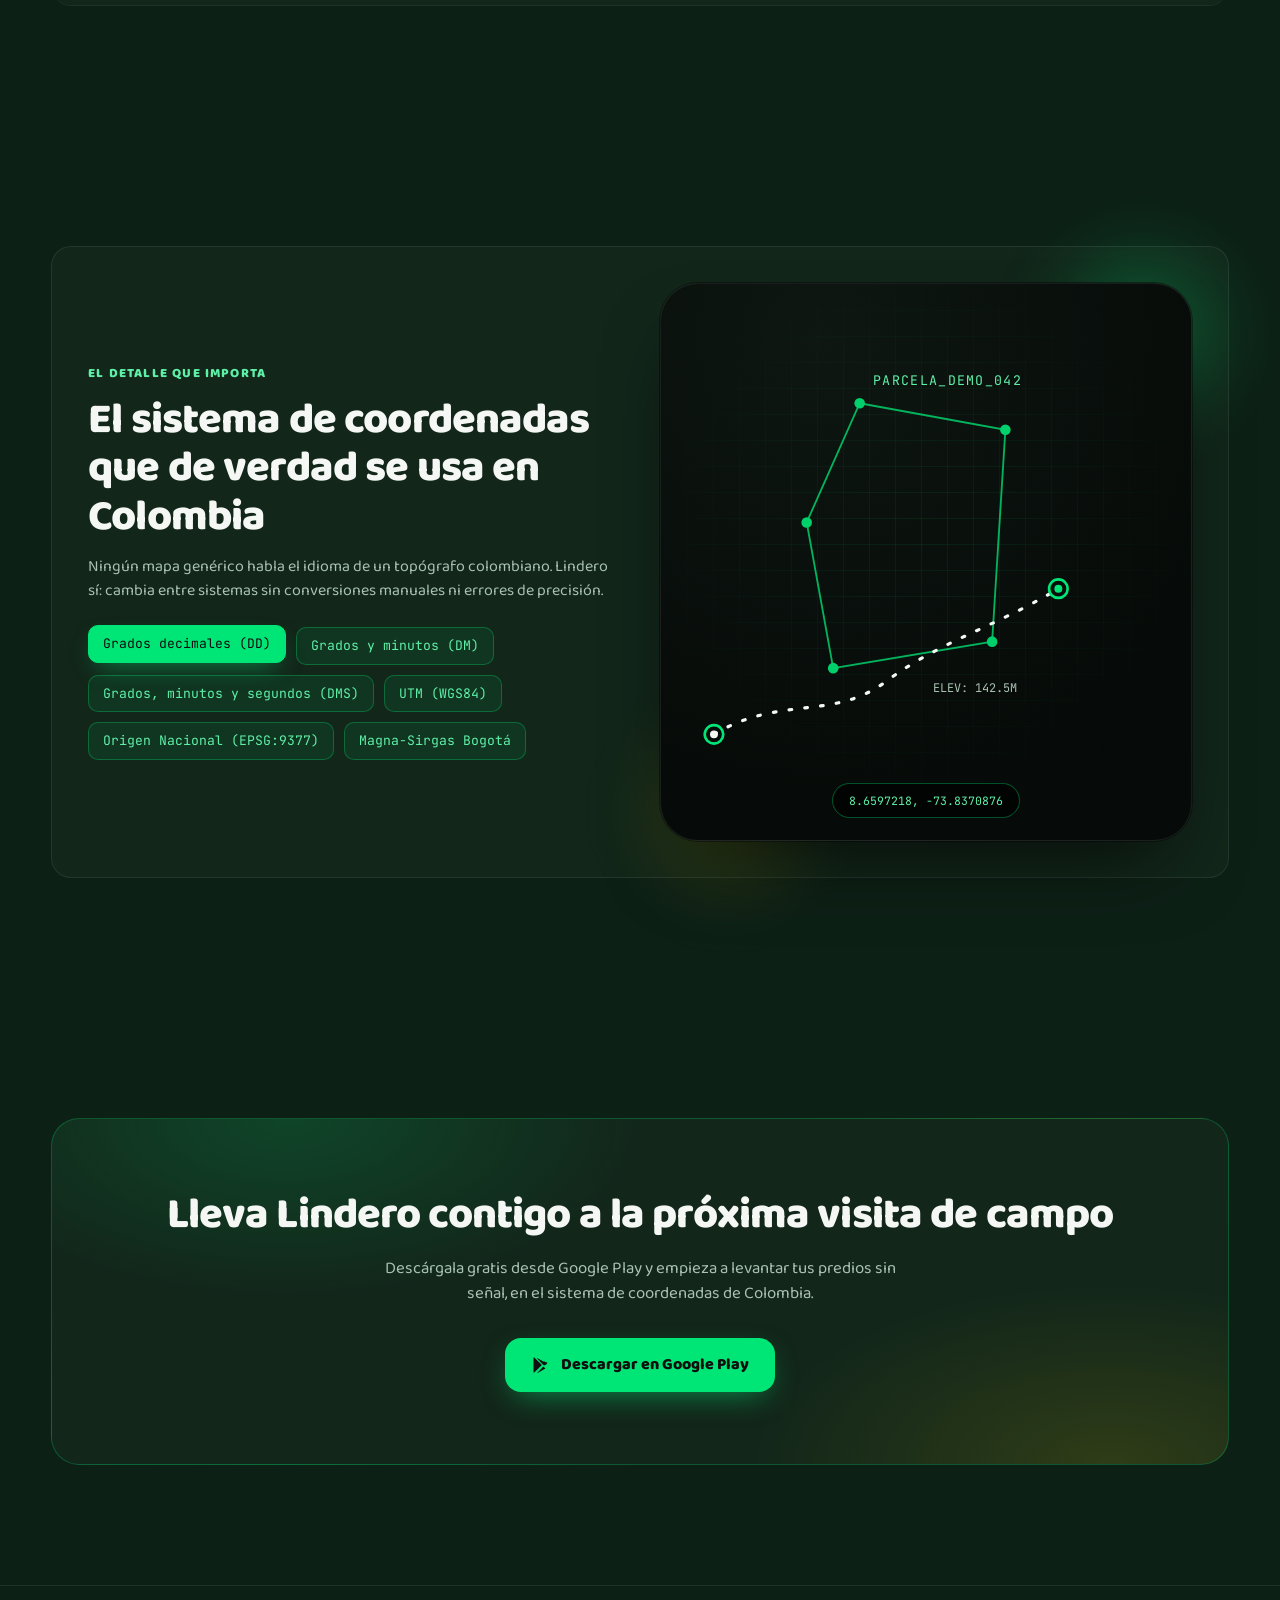
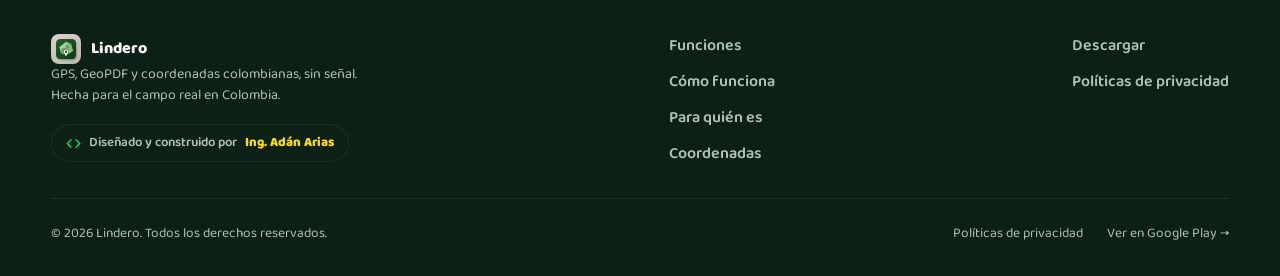
==== commit f6b0693a: "Los pines de "Cómo funciona" ahora caen solo cuando el punto pasa por su posición real en la curva, " ====
--- a/index.html
+++ b/index.html
@@ -129,19 +129,19 @@
       <div class="flow-track reveal" id="flowTrack">
         <svg class="flow-line" viewBox="0 0 1200 130" preserveAspectRatio="none">
           <path id="flowPath" fill="none" d="M150,70 C250,35 350,35 450,40 C550,45 650,100 750,95 C850,90 950,45 1050,60" />
-          <g class="flow-pin" style="--pd:0s">
+          <g class="flow-pin" data-x="150" data-y="70">
             <path transform="translate(150,70) scale(0.6)" d="M0,0 C-8,-14 -14,-20 -14,-28 C-14,-36 -7,-42 0,-42 C7,-42 14,-36 14,-28 C14,-20 8,-14 0,0 Z"/>
             <circle transform="translate(150,70) scale(0.6)" cx="0" cy="-28" r="6"/>
           </g>
-          <g class="flow-pin" style="--pd:.15s">
+          <g class="flow-pin" data-x="450" data-y="40">
             <path transform="translate(450,40) scale(0.6)" d="M0,0 C-8,-14 -14,-20 -14,-28 C-14,-36 -7,-42 0,-42 C7,-42 14,-36 14,-28 C14,-20 8,-14 0,0 Z"/>
             <circle transform="translate(450,40) scale(0.6)" cx="0" cy="-28" r="6"/>
           </g>
-          <g class="flow-pin" style="--pd:.3s">
+          <g class="flow-pin" data-x="750" data-y="95">
             <path transform="translate(750,95) scale(0.6)" d="M0,0 C-8,-14 -14,-20 -14,-28 C-14,-36 -7,-42 0,-42 C7,-42 14,-36 14,-28 C14,-20 8,-14 0,0 Z"/>
             <circle transform="translate(750,95) scale(0.6)" cx="0" cy="-28" r="6"/>
           </g>
-          <g class="flow-pin" style="--pd:.45s">
+          <g class="flow-pin" data-x="1050" data-y="60">
             <path transform="translate(1050,60) scale(0.6)" d="M0,0 C-8,-14 -14,-20 -14,-28 C-14,-36 -7,-42 0,-42 C7,-42 14,-36 14,-28 C14,-20 8,-14 0,0 Z"/>
             <circle transform="translate(1050,60) scale(0.6)" cx="0" cy="-28" r="6"/>
           </g>
--- a/styles.css
+++ b/styles.css
@@ -234,18 +234,13 @@
 }
 .flow-track.in .flow-line path#flowPath{opacity:.85}
 
-.flow-pin{opacity:0;transform:scale(0);transform-origin:center;transform-box:fill-box}
+.flow-pin{
+  opacity:0;transform:scale(0) translateY(-4px);transform-origin:center;transform-box:fill-box;
+  transition:opacity .45s var(--ease), transform .45s cubic-bezier(.34,1.56,.64,1);
+}
 .flow-pin path{fill:var(--mint)}
 .flow-pin circle{fill:var(--ink-black)}
-.flow-track.in .flow-pin{
-  animation:pin-drop .6s var(--ease) forwards;
-  animation-delay:calc(.5s + var(--pd));
-}
-@keyframes pin-drop{
-  0%{opacity:0;transform:scale(0) translateY(-6px)}
-  60%{opacity:1;transform:scale(1.2) translateY(0)}
-  100%{opacity:1;transform:scale(1) translateY(0)}
-}
+.flow-pin.is-dropped{opacity:1;transform:scale(1) translateY(0)}
 
 .flow-dot{
   position:absolute;top:0;left:0;width:10px;height:10px;border-radius:50%;
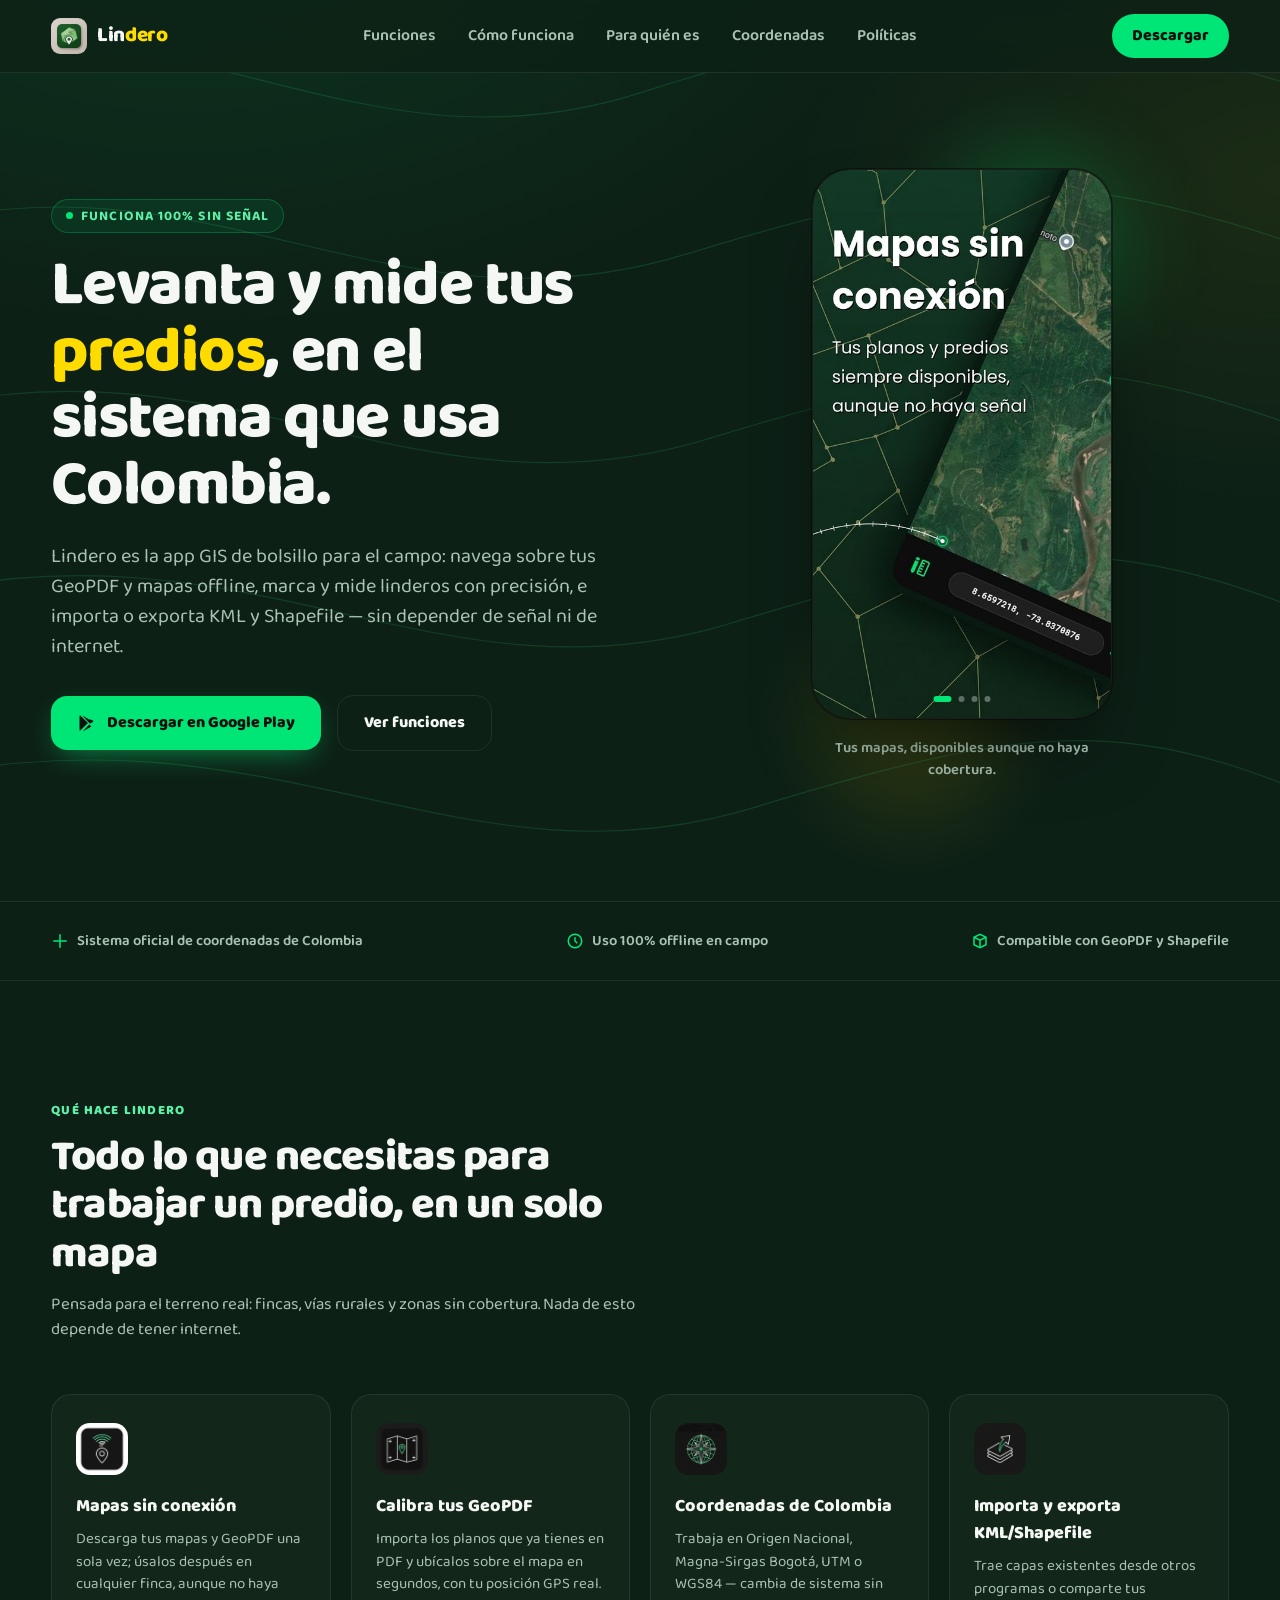
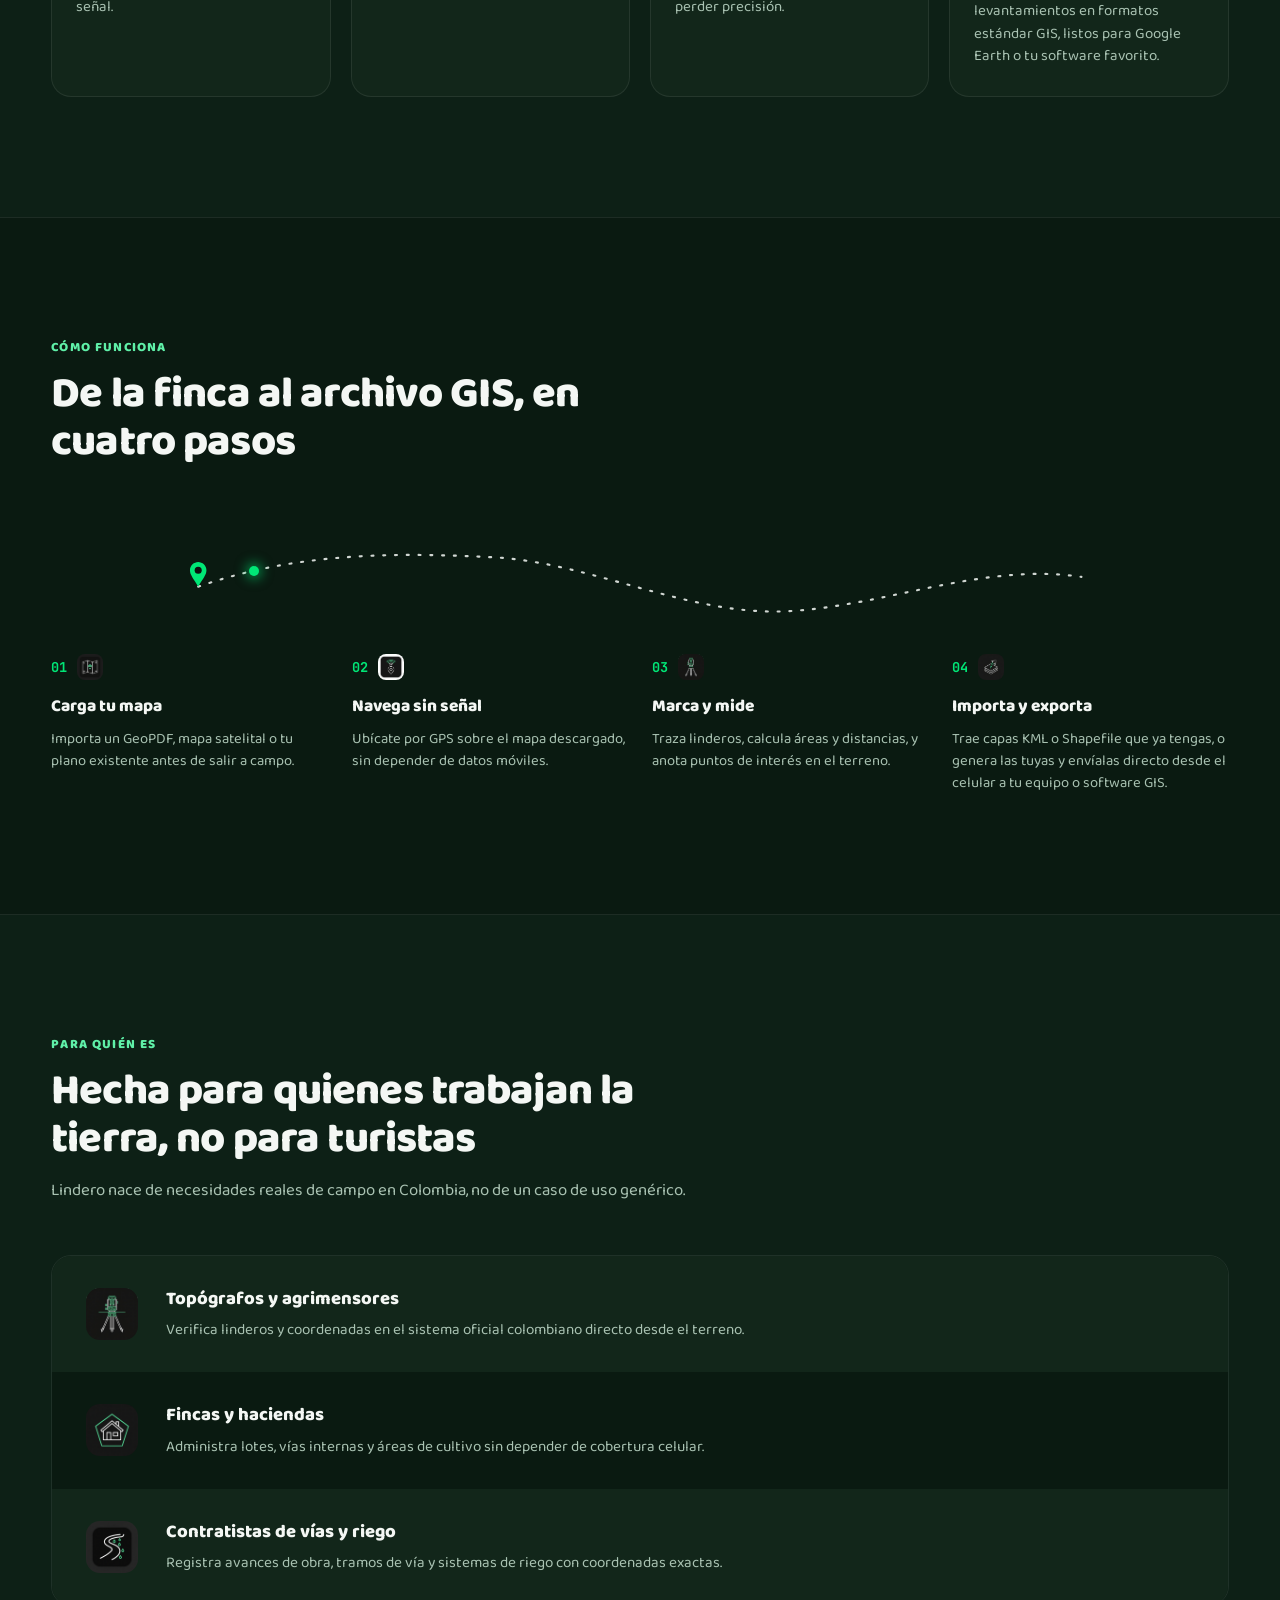
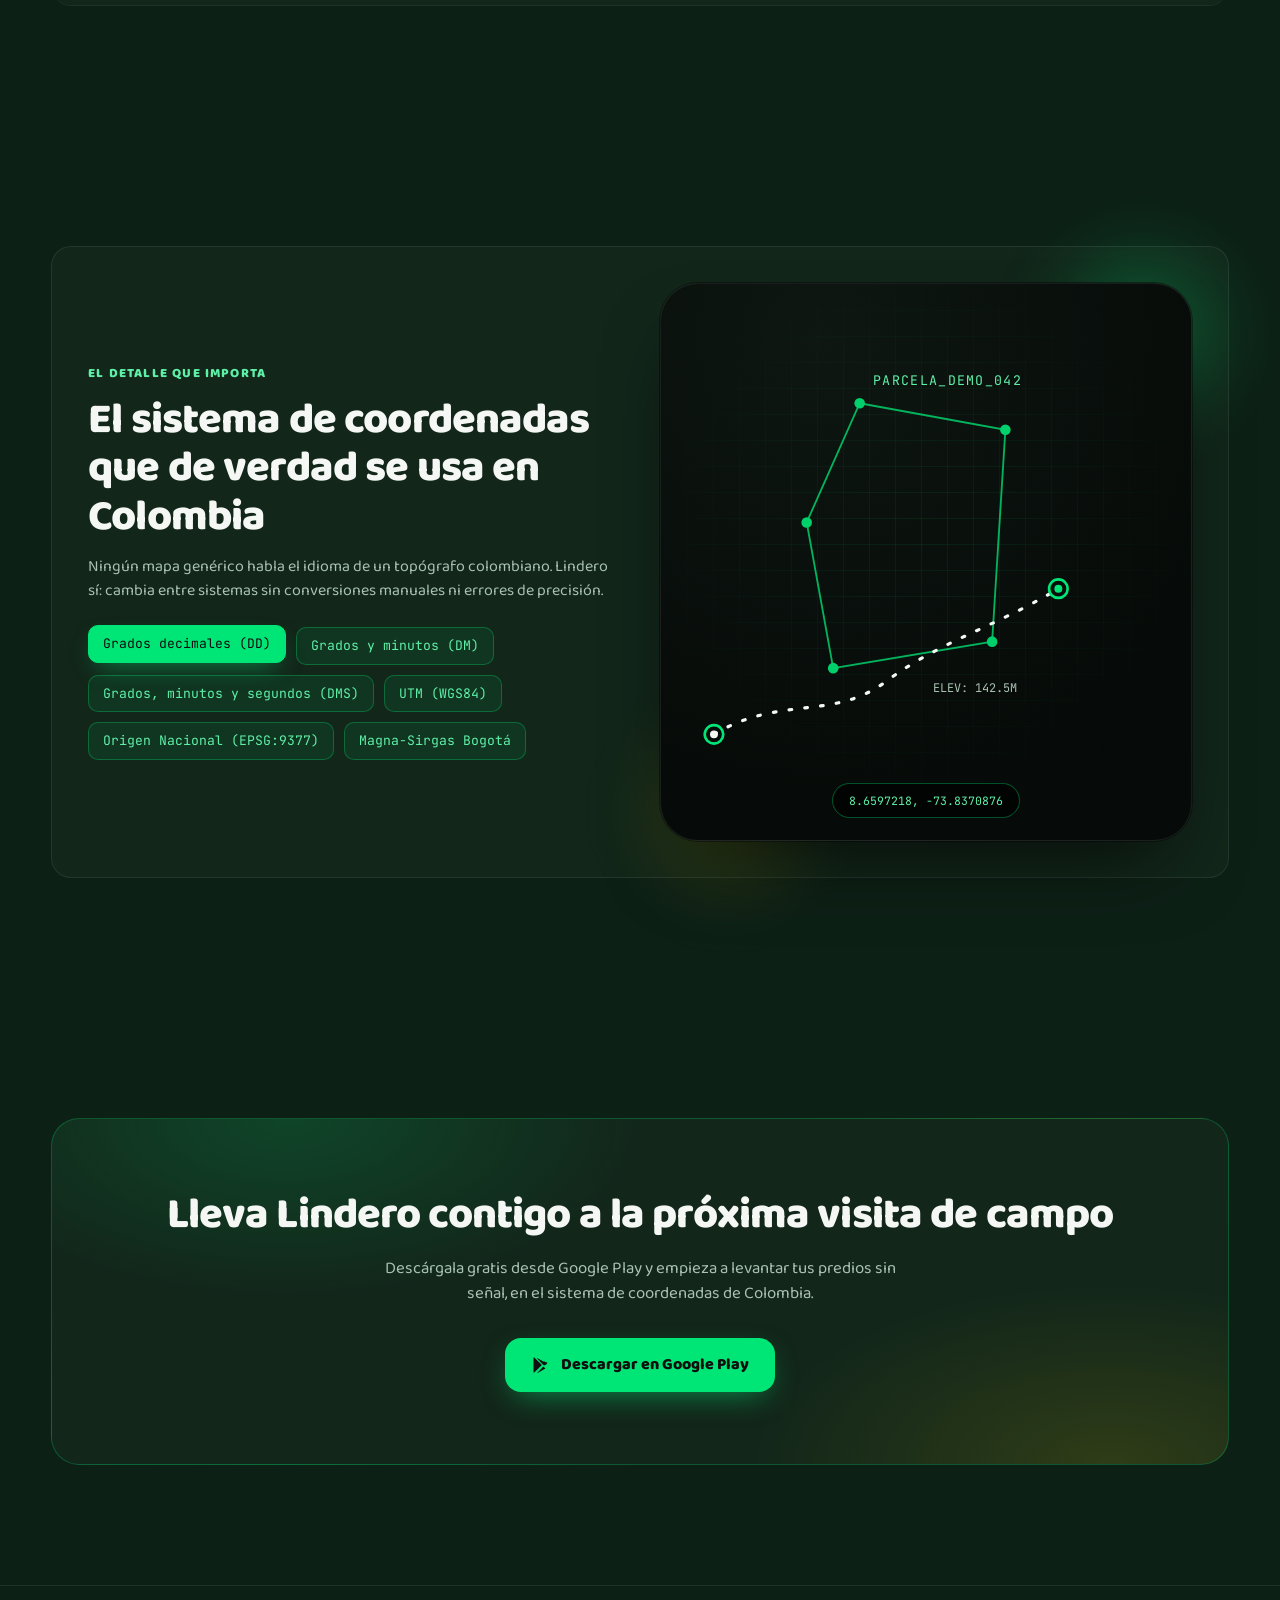
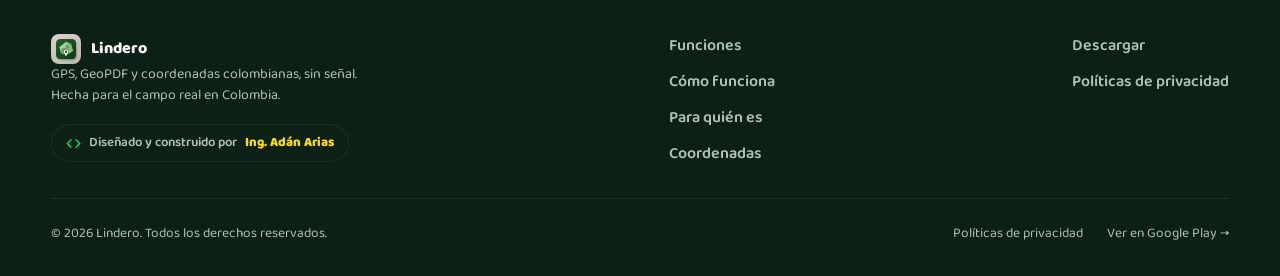
==== commit 59587c23: "Bump de versión de caché (v5) para forzar que se sirva el CSS/JS correcto de los pines sincronizados" ====
--- a/index.html
+++ b/index.html
@@ -9,7 +9,7 @@
 <link rel="preconnect" href="https://fonts.googleapis.com">
 <link rel="preconnect" href="https://fonts.gstatic.com" crossorigin>
 <link href="https://fonts.googleapis.com/css2?family=Baloo+2:wght@500;600;700;800&family=JetBrains+Mono:wght@400;500;700&display=swap" rel="stylesheet">
-<link rel="stylesheet" href="styles.css?v=4">
+<link rel="stylesheet" href="styles.css?v=5">
 </head>
 <body>
 
@@ -307,6 +307,6 @@
   </div>
 </footer>
 
-<script src="script.js?v=4"></script>
+<script src="script.js?v=5"></script>
 </body>
 </html>
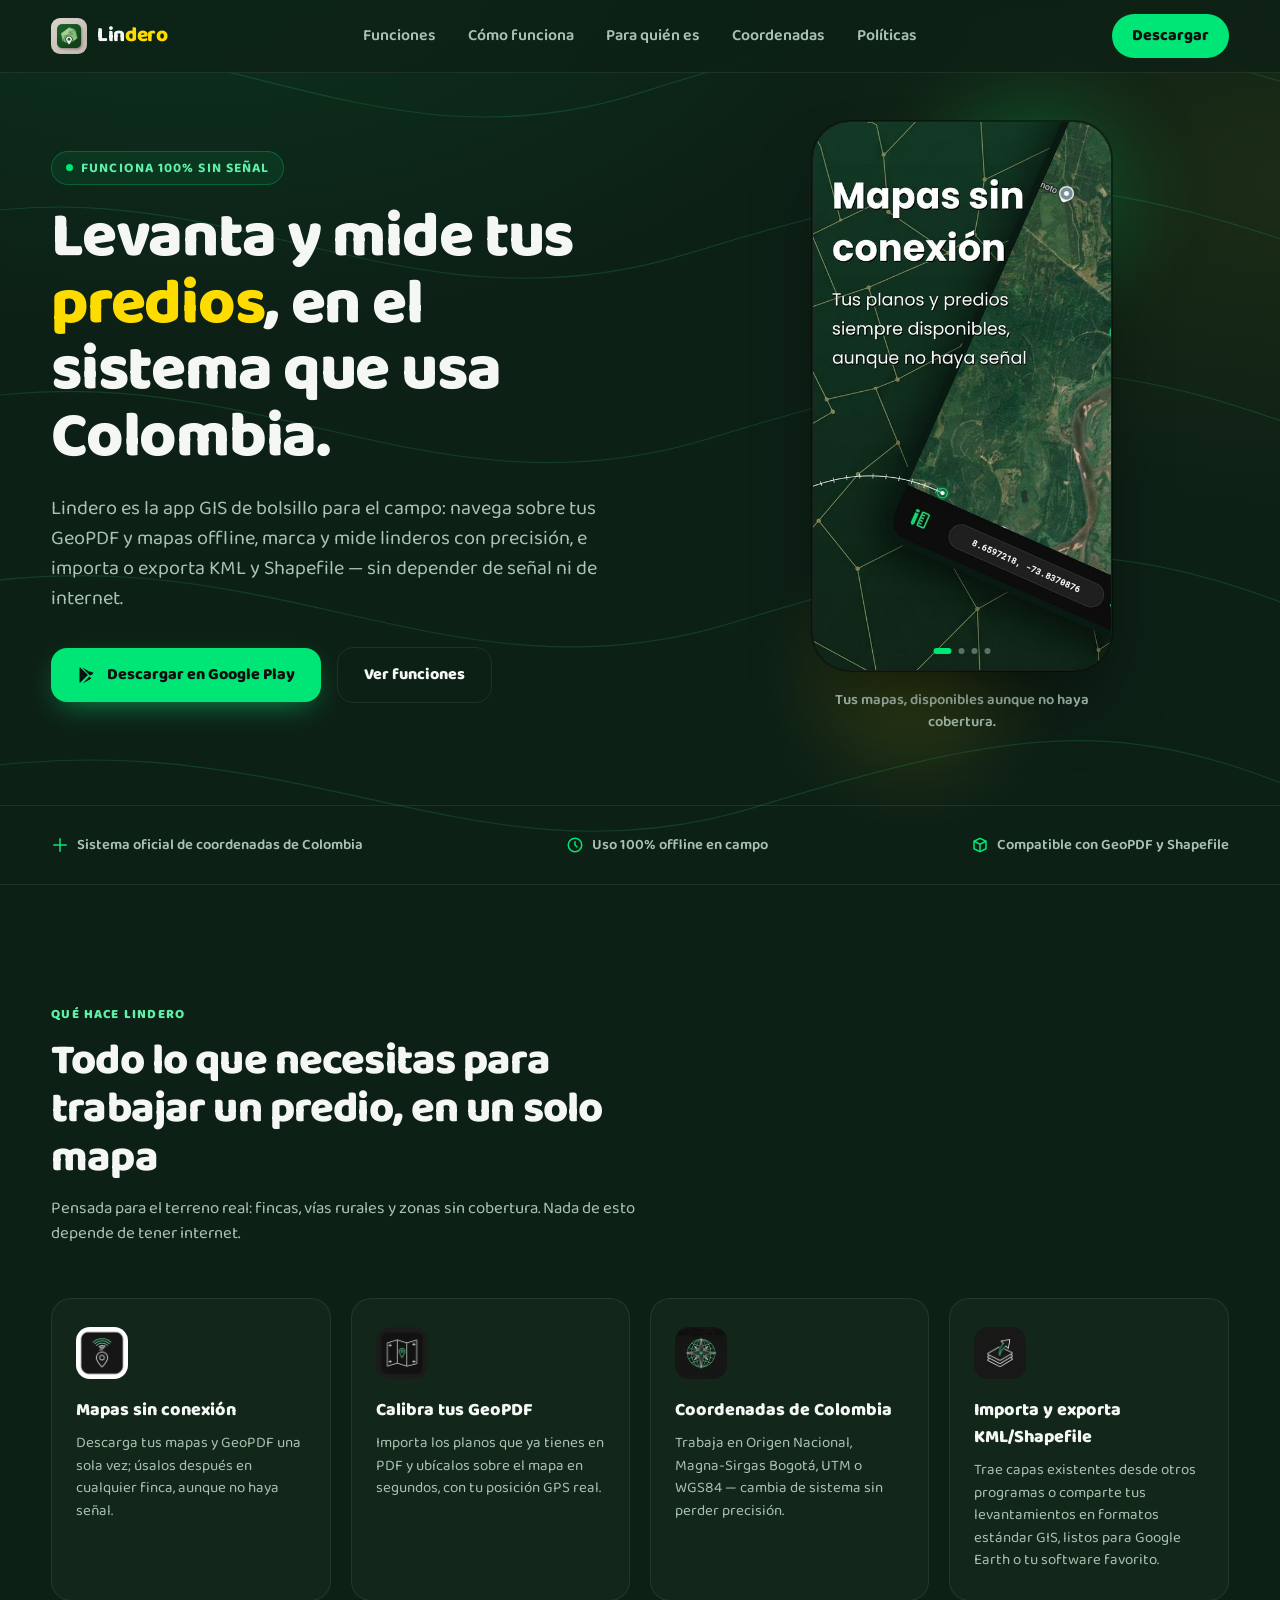
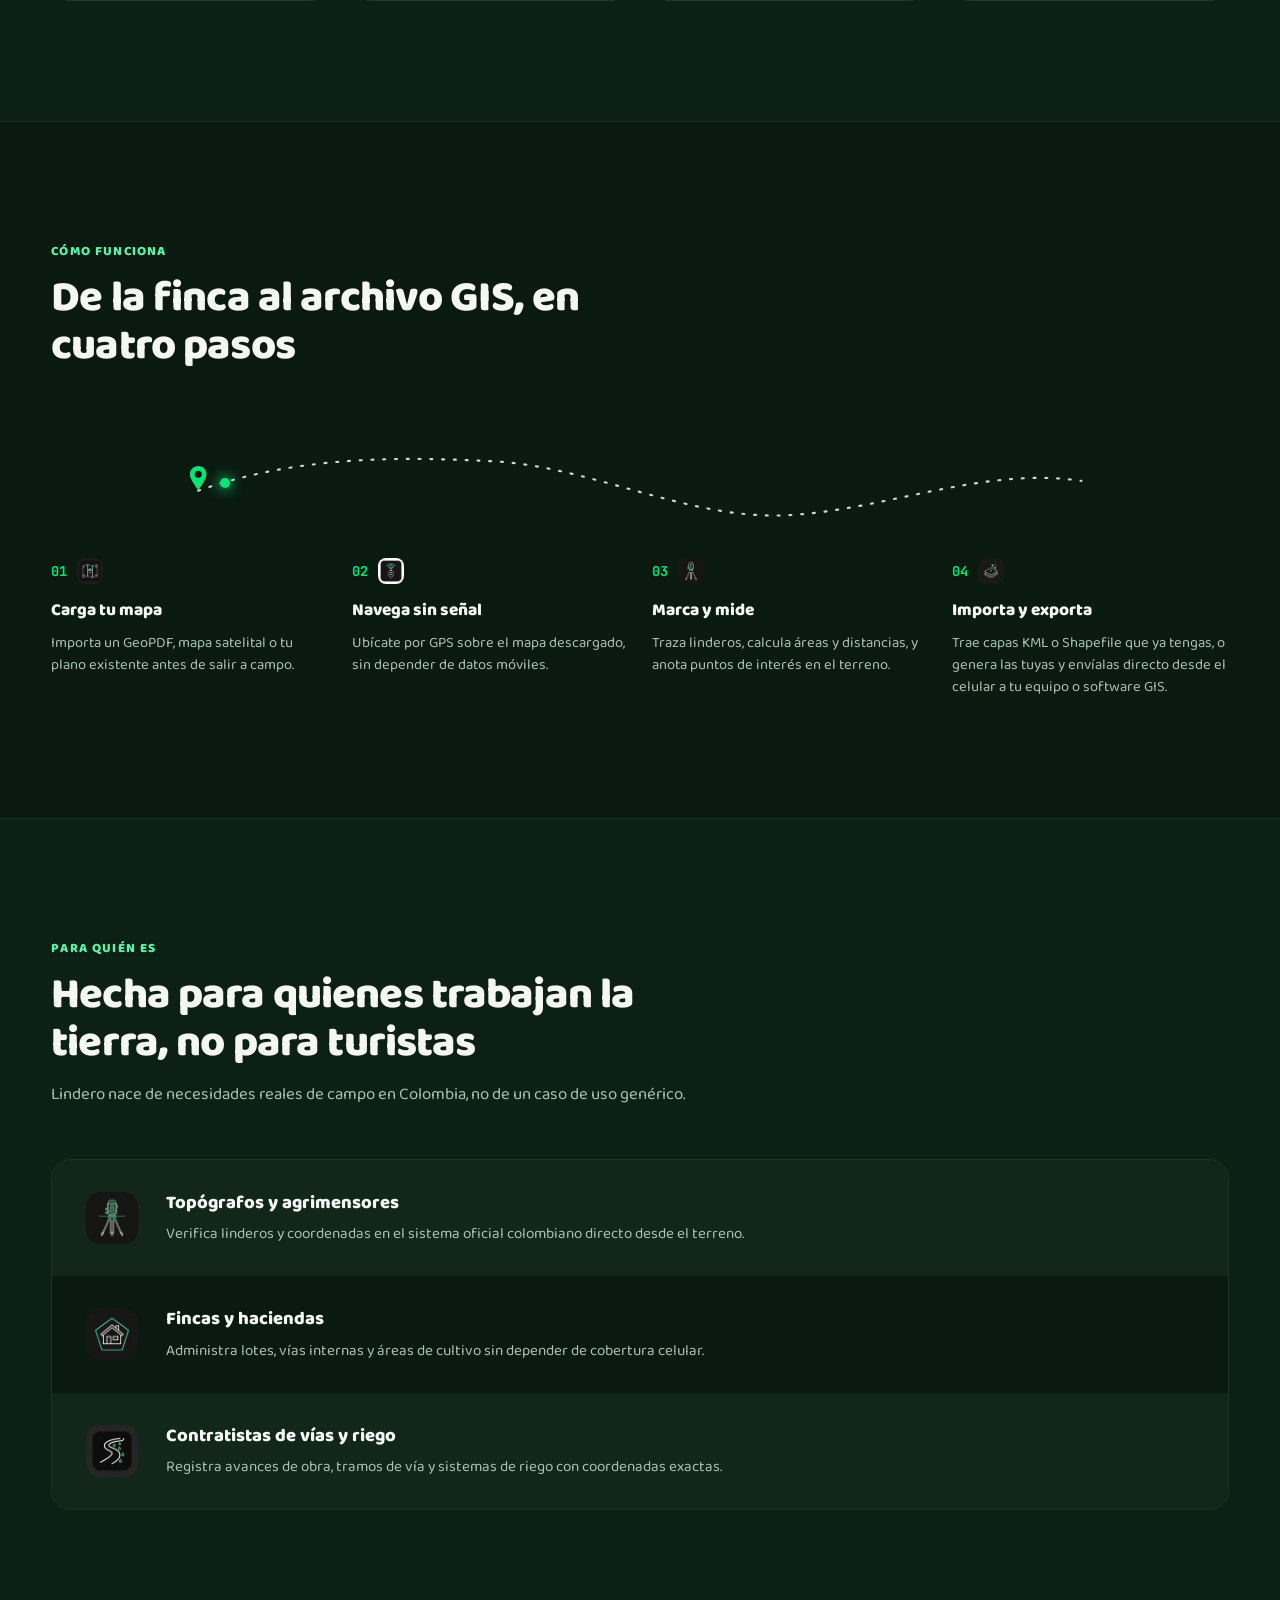
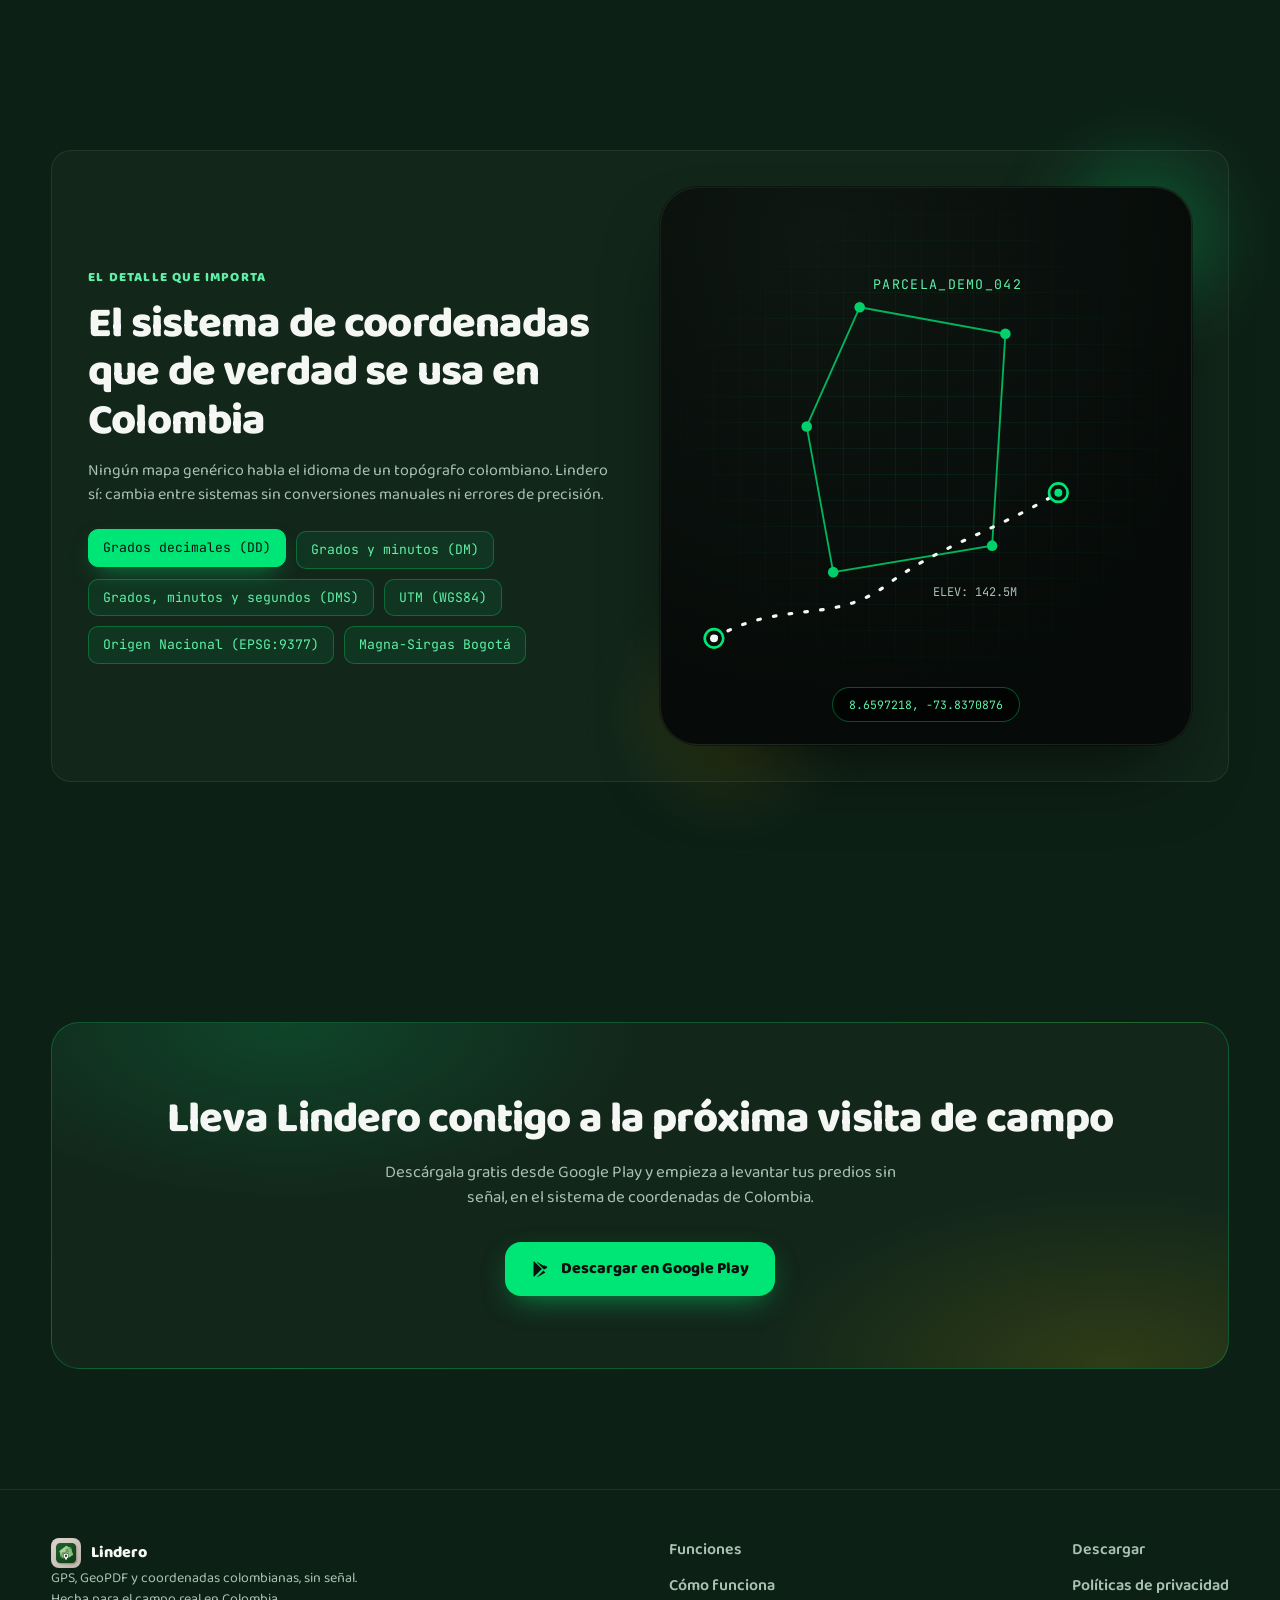
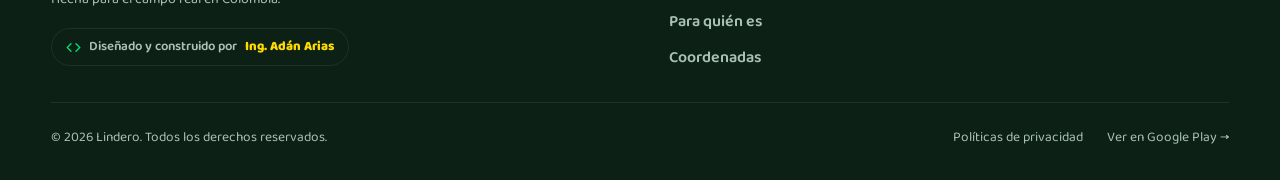
==== commit 1b49514e: "Reduce el padding superior del hero para que los botones de descarga sean visibles sin hacer scroll " ====
--- a/index.html
+++ b/index.html
@@ -9,7 +9,7 @@
 <link rel="preconnect" href="https://fonts.googleapis.com">
 <link rel="preconnect" href="https://fonts.gstatic.com" crossorigin>
 <link href="https://fonts.googleapis.com/css2?family=Baloo+2:wght@500;600;700;800&family=JetBrains+Mono:wght@400;500;700&display=swap" rel="stylesheet">
-<link rel="stylesheet" href="styles.css?v=5">
+<link rel="stylesheet" href="styles.css?v=6">
 </head>
 <body>
 
@@ -307,6 +307,6 @@
   </div>
 </footer>
 
-<script src="script.js?v=5"></script>
+<script src="script.js?v=6"></script>
 </body>
 </html>
--- a/styles.css
+++ b/styles.css
@@ -70,7 +70,7 @@
 .nav-cta:hover{transform:translateY(-2px);box-shadow:0 10px 30px -8px rgba(0,230,118,0.55)}
 
 /* hero */
-.hero{padding-top:clamp(56px,9vw,96px)}
+.hero{padding:clamp(24px,4vw,48px) 0 clamp(40px,6vw,72px)}
 .hero .container{display:grid;grid-template-columns:1.05fr 0.95fr;gap:56px;align-items:center}
 .eyebrow{
   display:inline-flex;align-items:center;gap:8px;
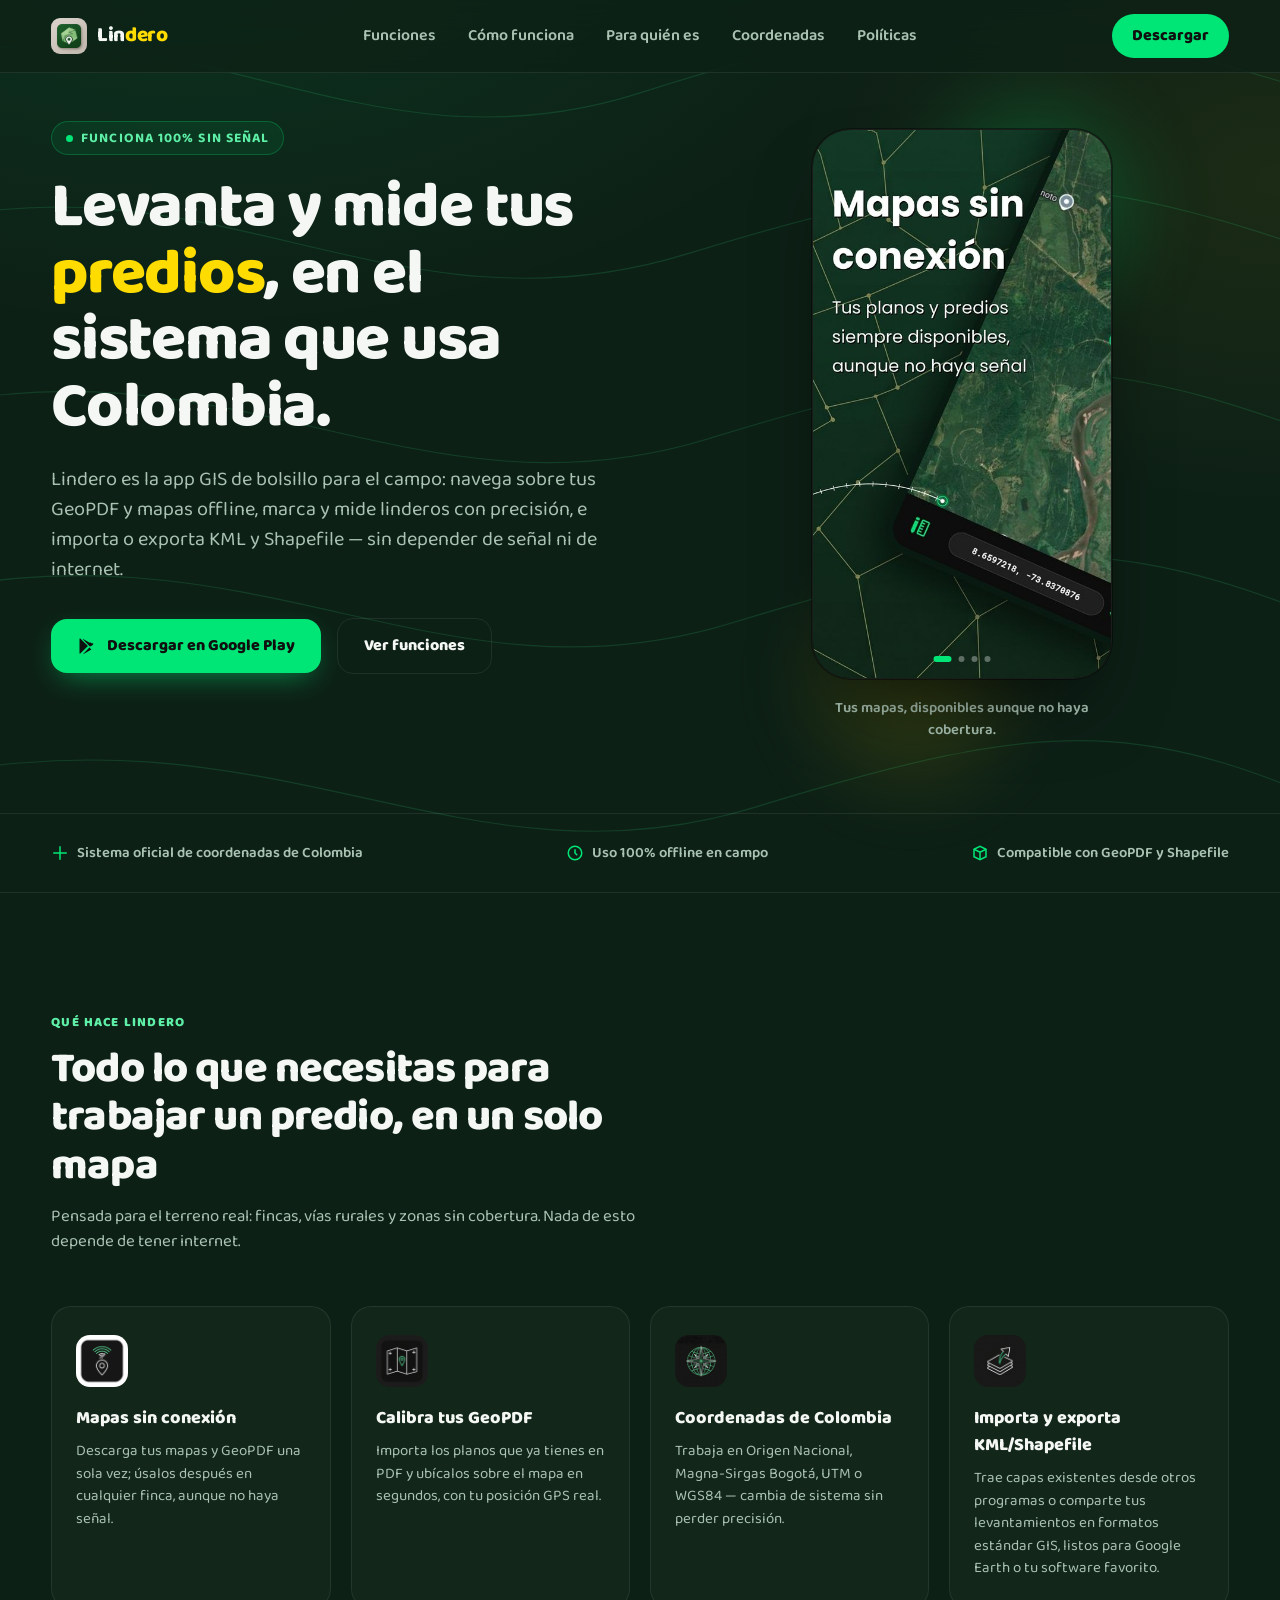
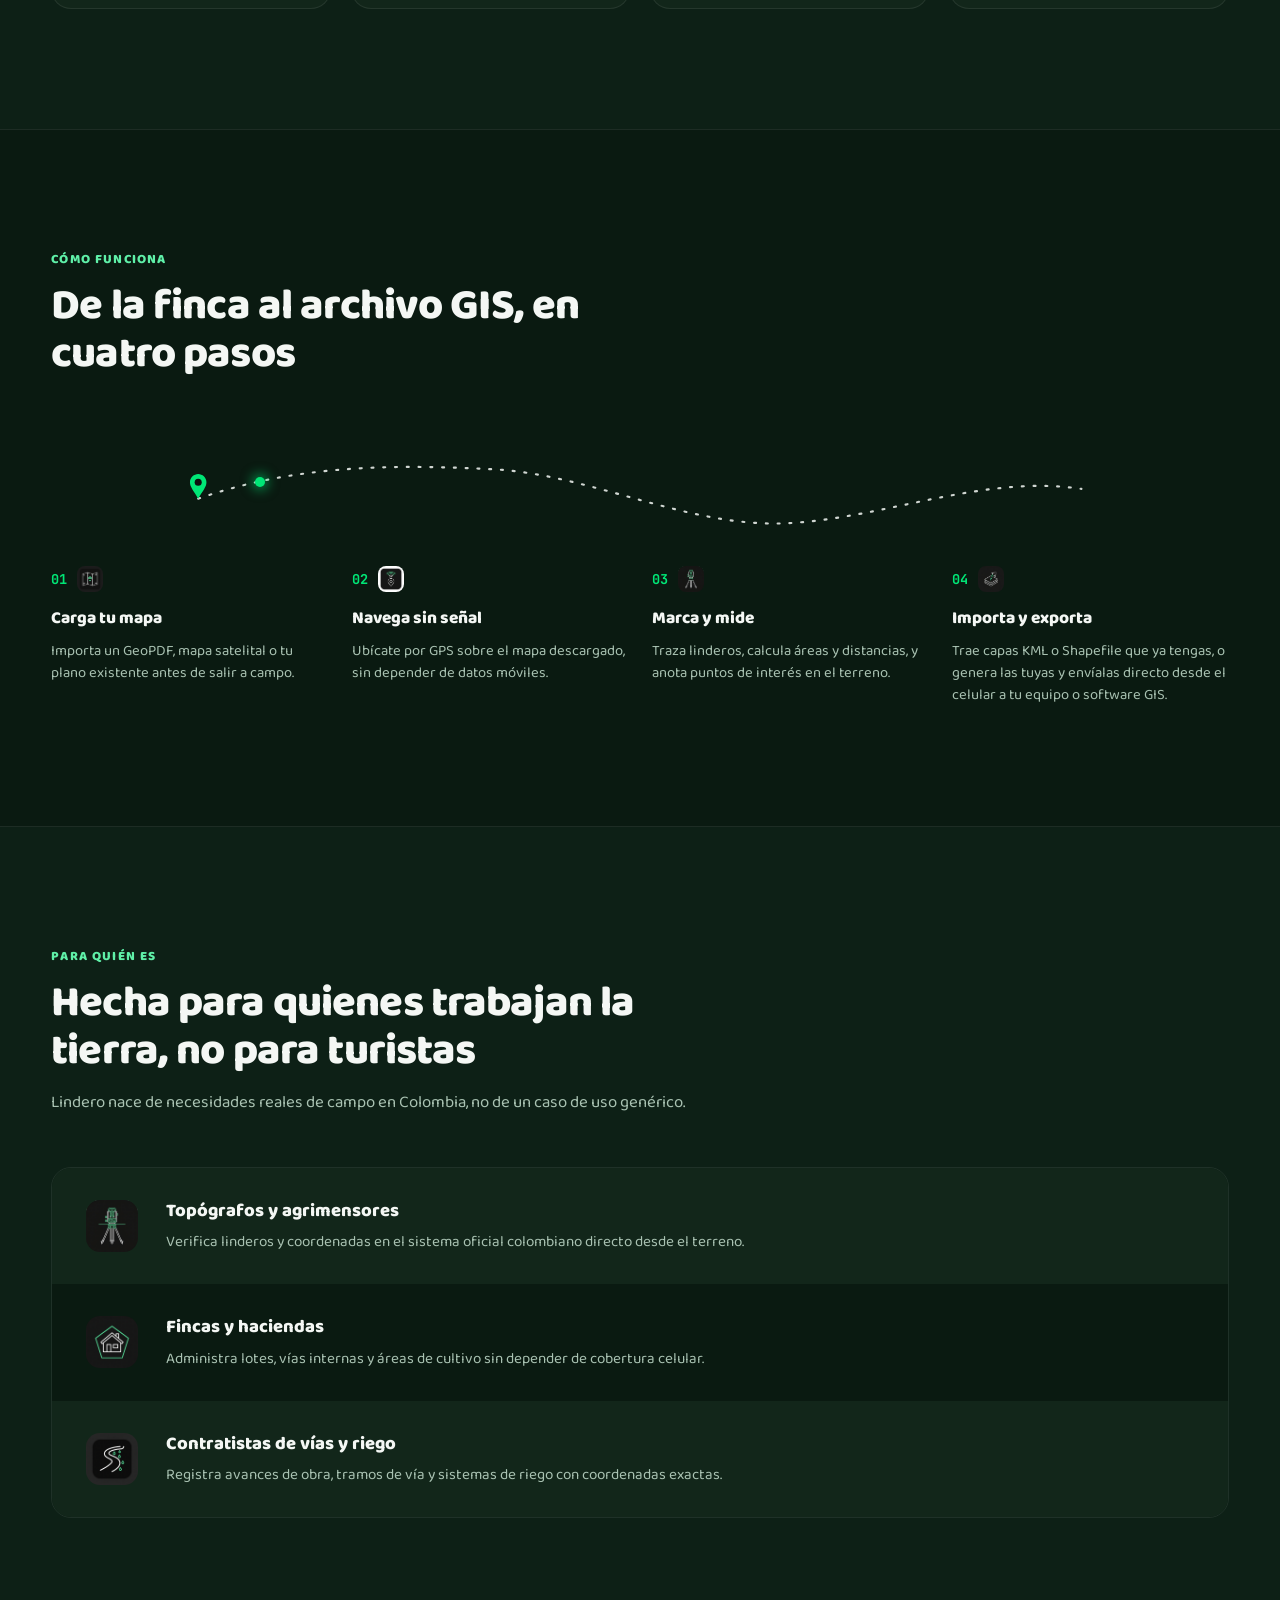
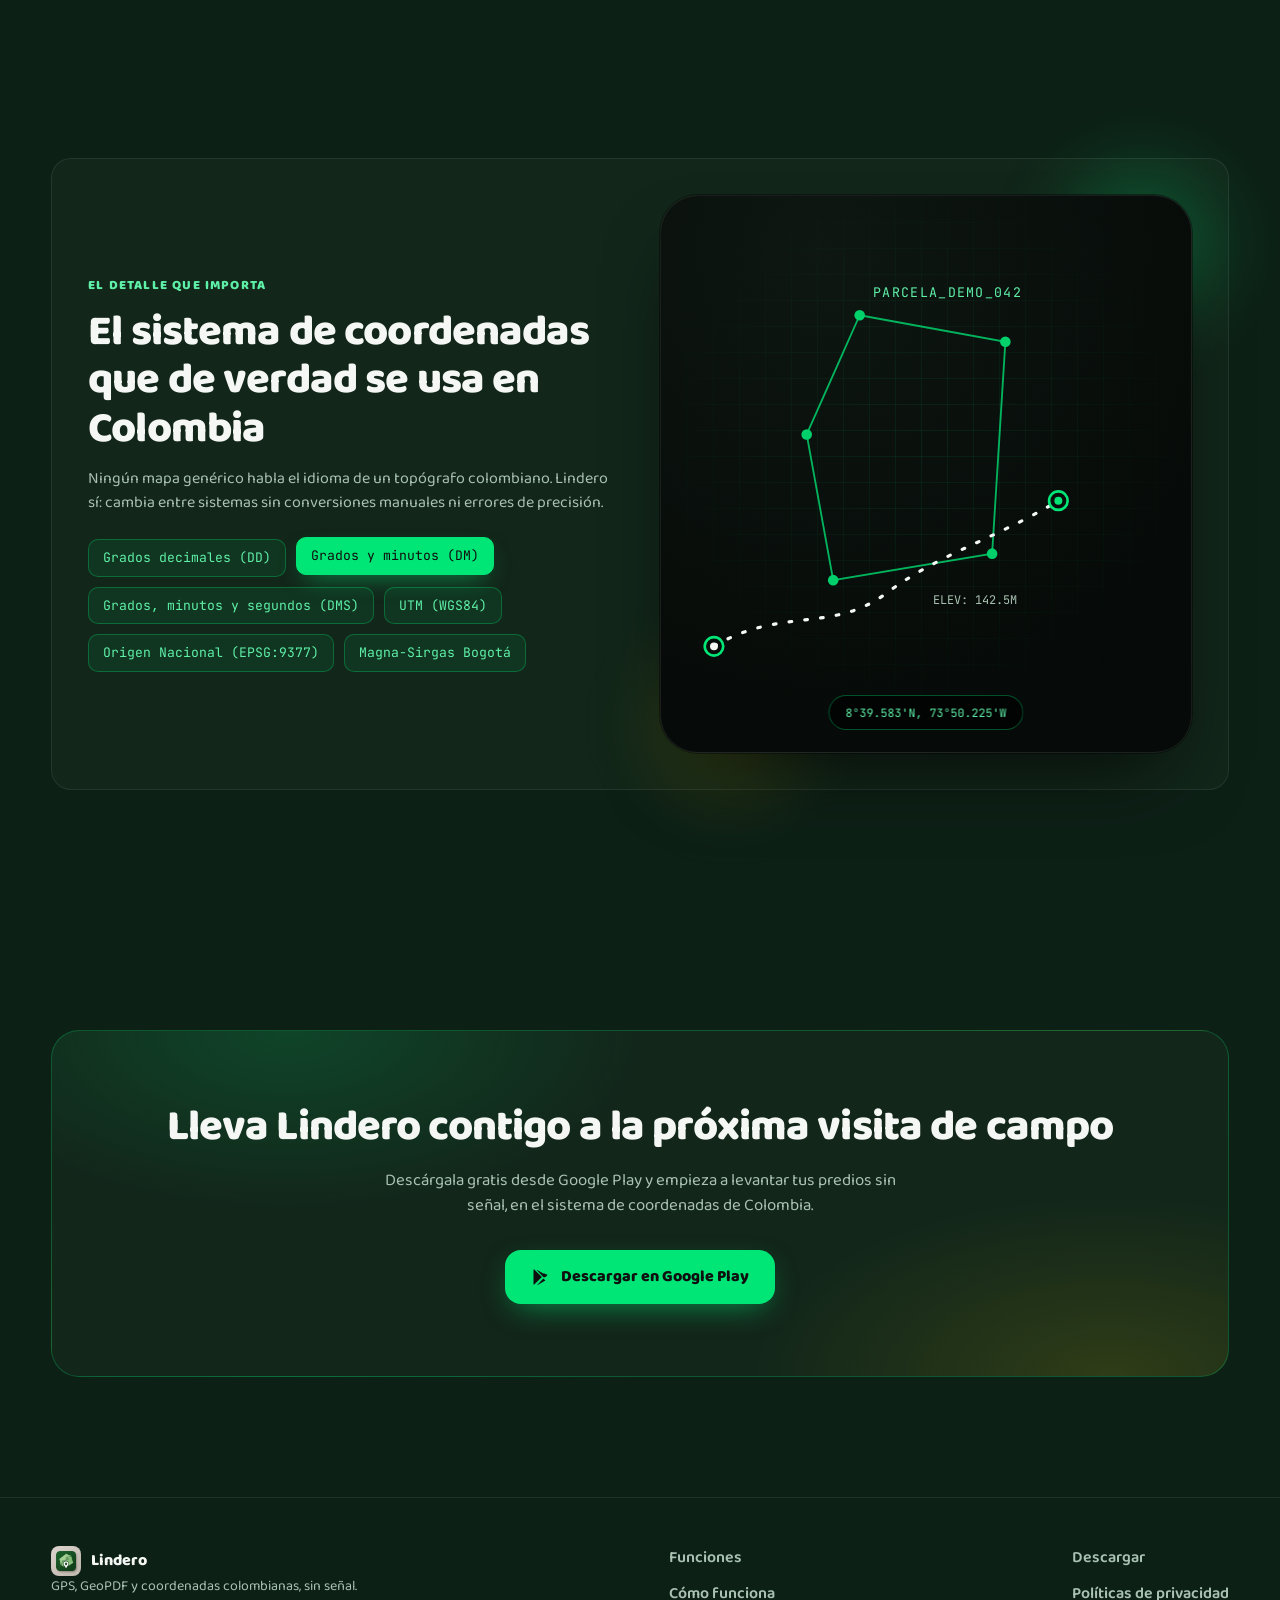
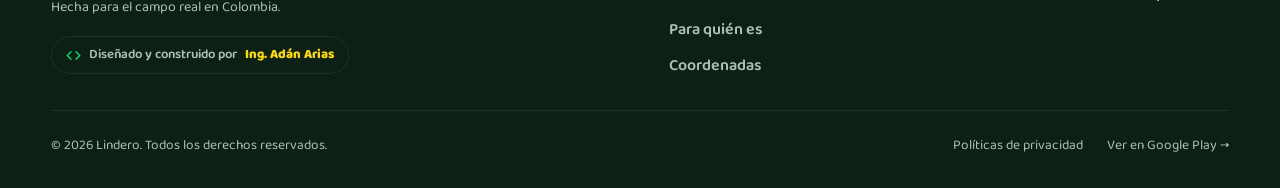
==== commit 0d5d673f: "Ancla las columnas del hero arriba en vez de centrarlas verticalmente, eliminando el pequeño salto d" ====
--- a/index.html
+++ b/index.html
@@ -9,7 +9,7 @@
 <link rel="preconnect" href="https://fonts.googleapis.com">
 <link rel="preconnect" href="https://fonts.gstatic.com" crossorigin>
 <link href="https://fonts.googleapis.com/css2?family=Baloo+2:wght@500;600;700;800&family=JetBrains+Mono:wght@400;500;700&display=swap" rel="stylesheet">
-<link rel="stylesheet" href="styles.css?v=6">
+<link rel="stylesheet" href="styles.css?v=7">
 </head>
 <body>
 
@@ -307,6 +307,6 @@
   </div>
 </footer>
 
-<script src="script.js?v=6"></script>
+<script src="script.js?v=7"></script>
 </body>
 </html>
--- a/styles.css
+++ b/styles.css
@@ -71,7 +71,8 @@
 
 /* hero */
 .hero{padding:clamp(24px,4vw,48px) 0 clamp(40px,6vw,72px)}
-.hero .container{display:grid;grid-template-columns:1.05fr 0.95fr;gap:56px;align-items:center}
+.hero .container{display:grid;grid-template-columns:1.05fr 0.95fr;gap:56px;align-items:start}
+.hero-visual{margin-top:8px}
 .eyebrow{
   display:inline-flex;align-items:center;gap:8px;
   color:var(--mint-soft);font-weight:700;font-size:.85rem;
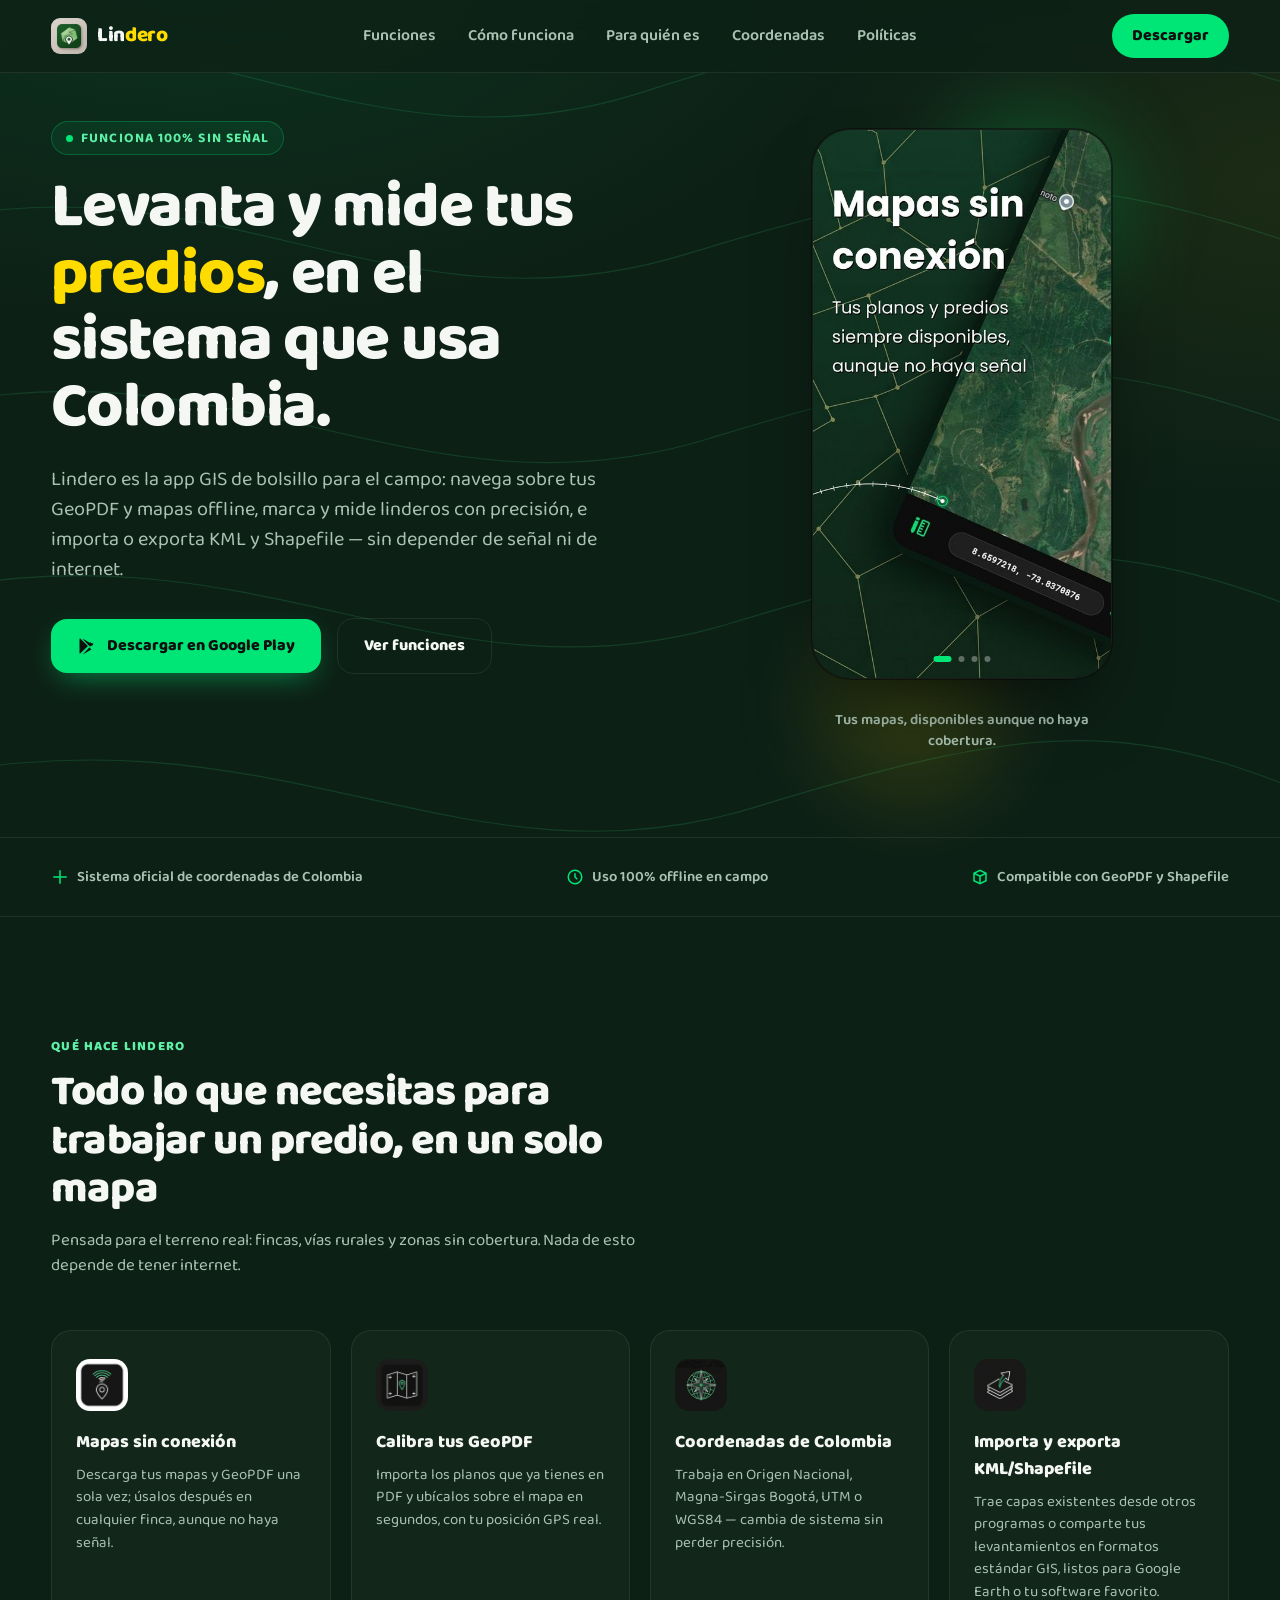
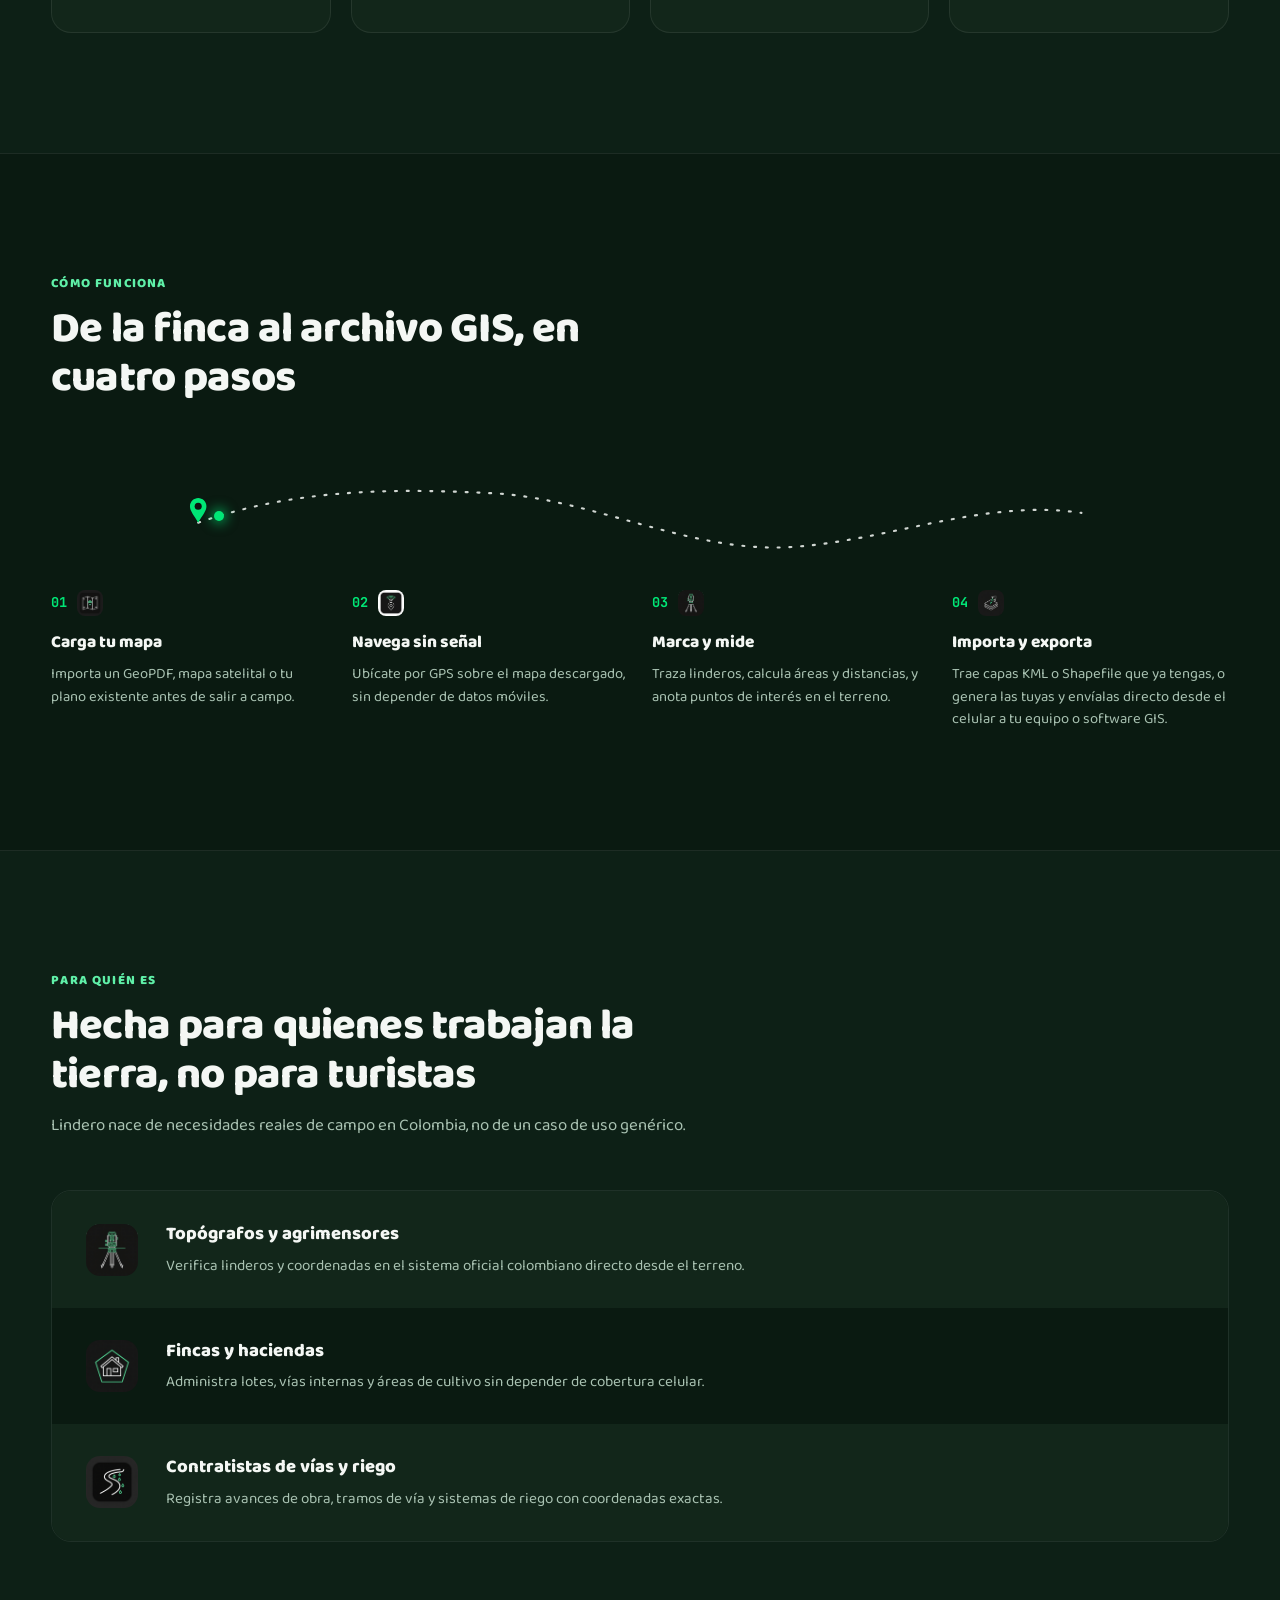
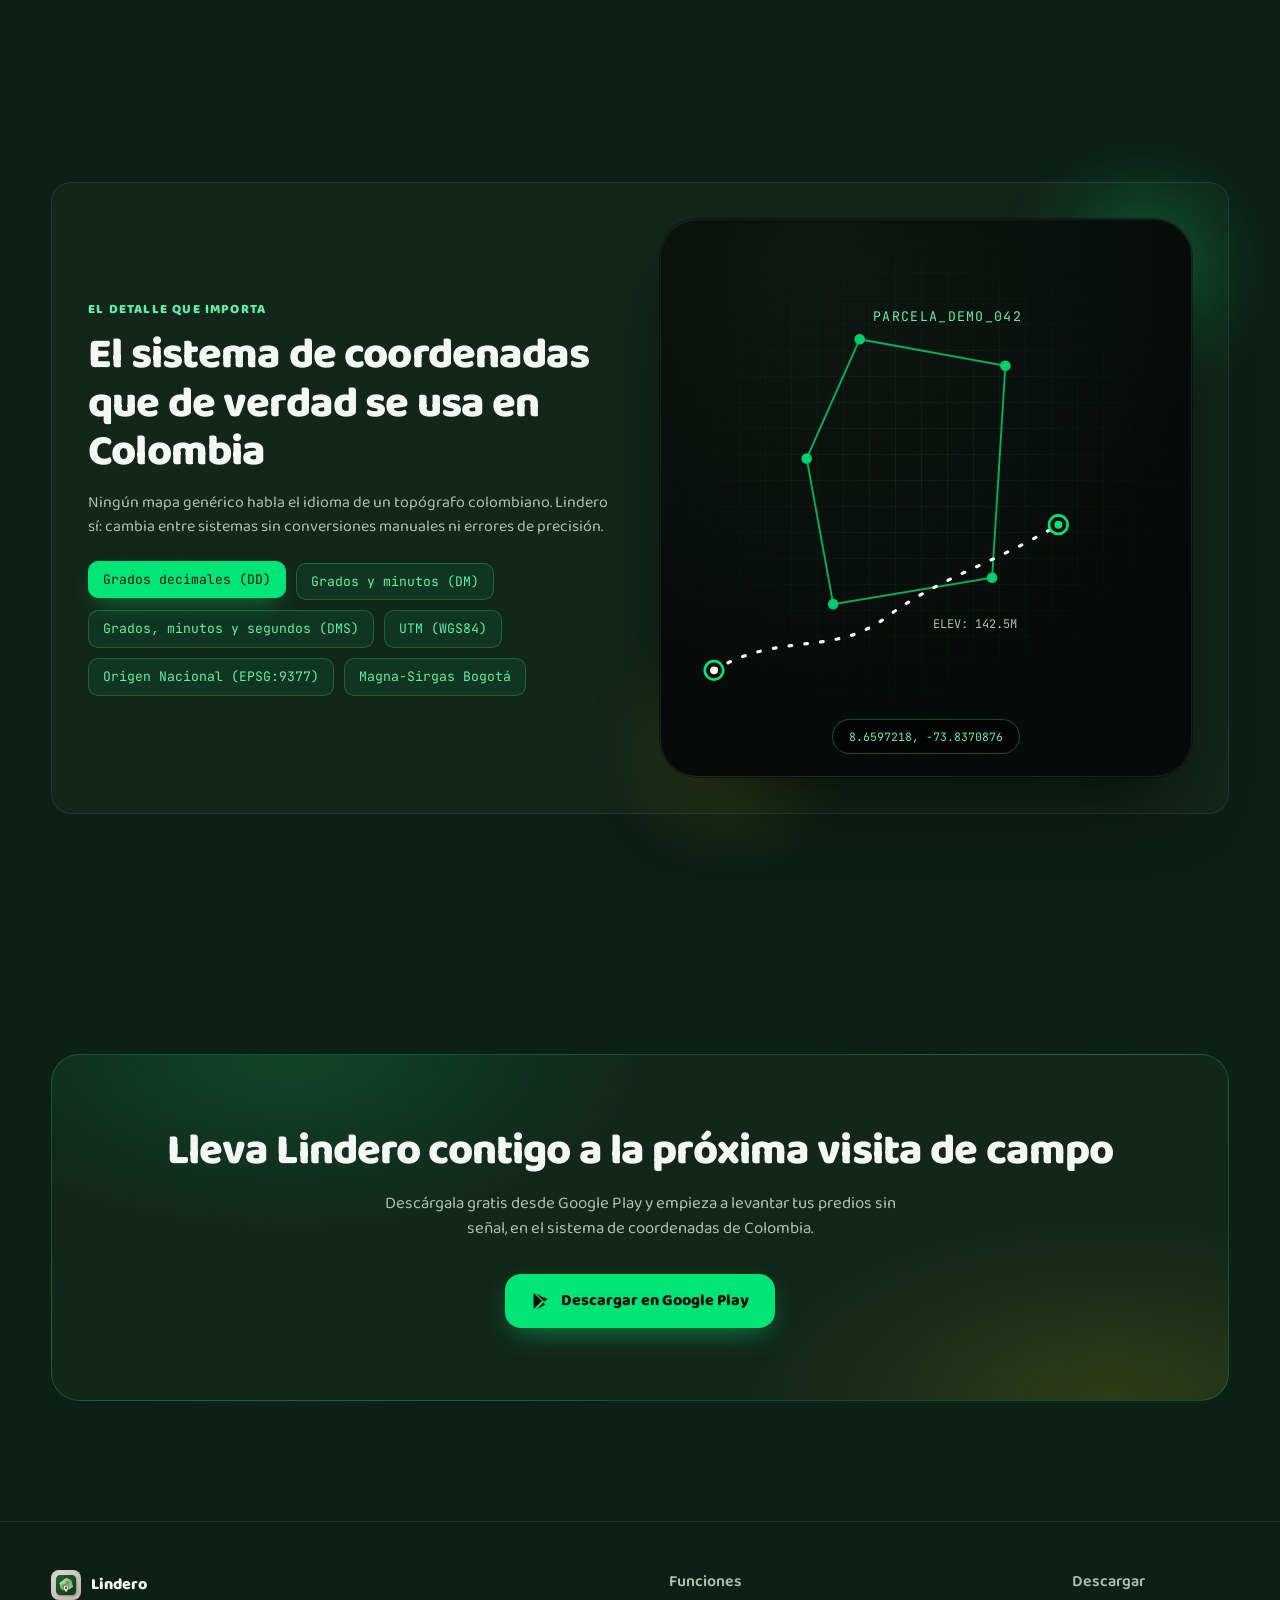
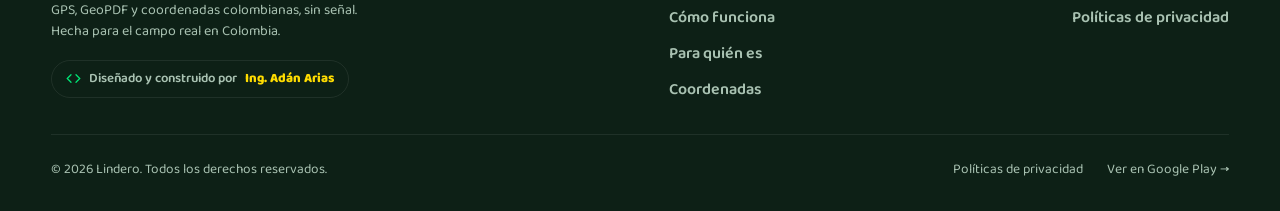
==== commit 8fafc557: "Fija la altura del texto bajo el carrusel del hero (antes variaba entre 1-3 líneas según el idioma d" ====
--- a/index.html
+++ b/index.html
@@ -8,8 +8,8 @@
 <link rel="icon" href="assets/img/icon.png">
 <link rel="preconnect" href="https://fonts.googleapis.com">
 <link rel="preconnect" href="https://fonts.gstatic.com" crossorigin>
-<link href="https://fonts.googleapis.com/css2?family=Baloo+2:wght@500;600;700;800&family=JetBrains+Mono:wght@400;500;700&display=swap" rel="stylesheet">
-<link rel="stylesheet" href="styles.css?v=7">
+<link href="https://fonts.googleapis.com/css2?family=Baloo+2:wght@500;600;700;800&family=JetBrains+Mono:wght@400;500;700&display=optional" rel="stylesheet">
+<link rel="stylesheet" href="styles.css?v=8">
 </head>
 <body>
 
@@ -307,6 +307,6 @@
   </div>
 </footer>
 
-<script src="script.js?v=7"></script>
+<script src="script.js?v=8"></script>
 </body>
 </html>
--- a/styles.css
+++ b/styles.css
@@ -187,8 +187,9 @@
 .carousel-dots .dot{width:6px;height:6px;border-radius:50%;background:rgba(244,247,244,0.35);transition:background .3s,width .3s}
 .carousel-dots .dot.is-active{background:var(--mint);width:18px;border-radius:4px}
 .carousel-caption{
+  display:flex;align-items:center;justify-content:center;overflow:hidden;
   text-align:center;margin-top:18px;color:var(--muted);font-size:.92rem;font-weight:600;
-  min-height:2.7em;opacity:1;transition:opacity .35s var(--ease);
+  height:4.6em;line-height:1.4;opacity:1;transition:opacity .35s var(--ease);
 }
 .carousel-caption.is-fading{opacity:0}
 
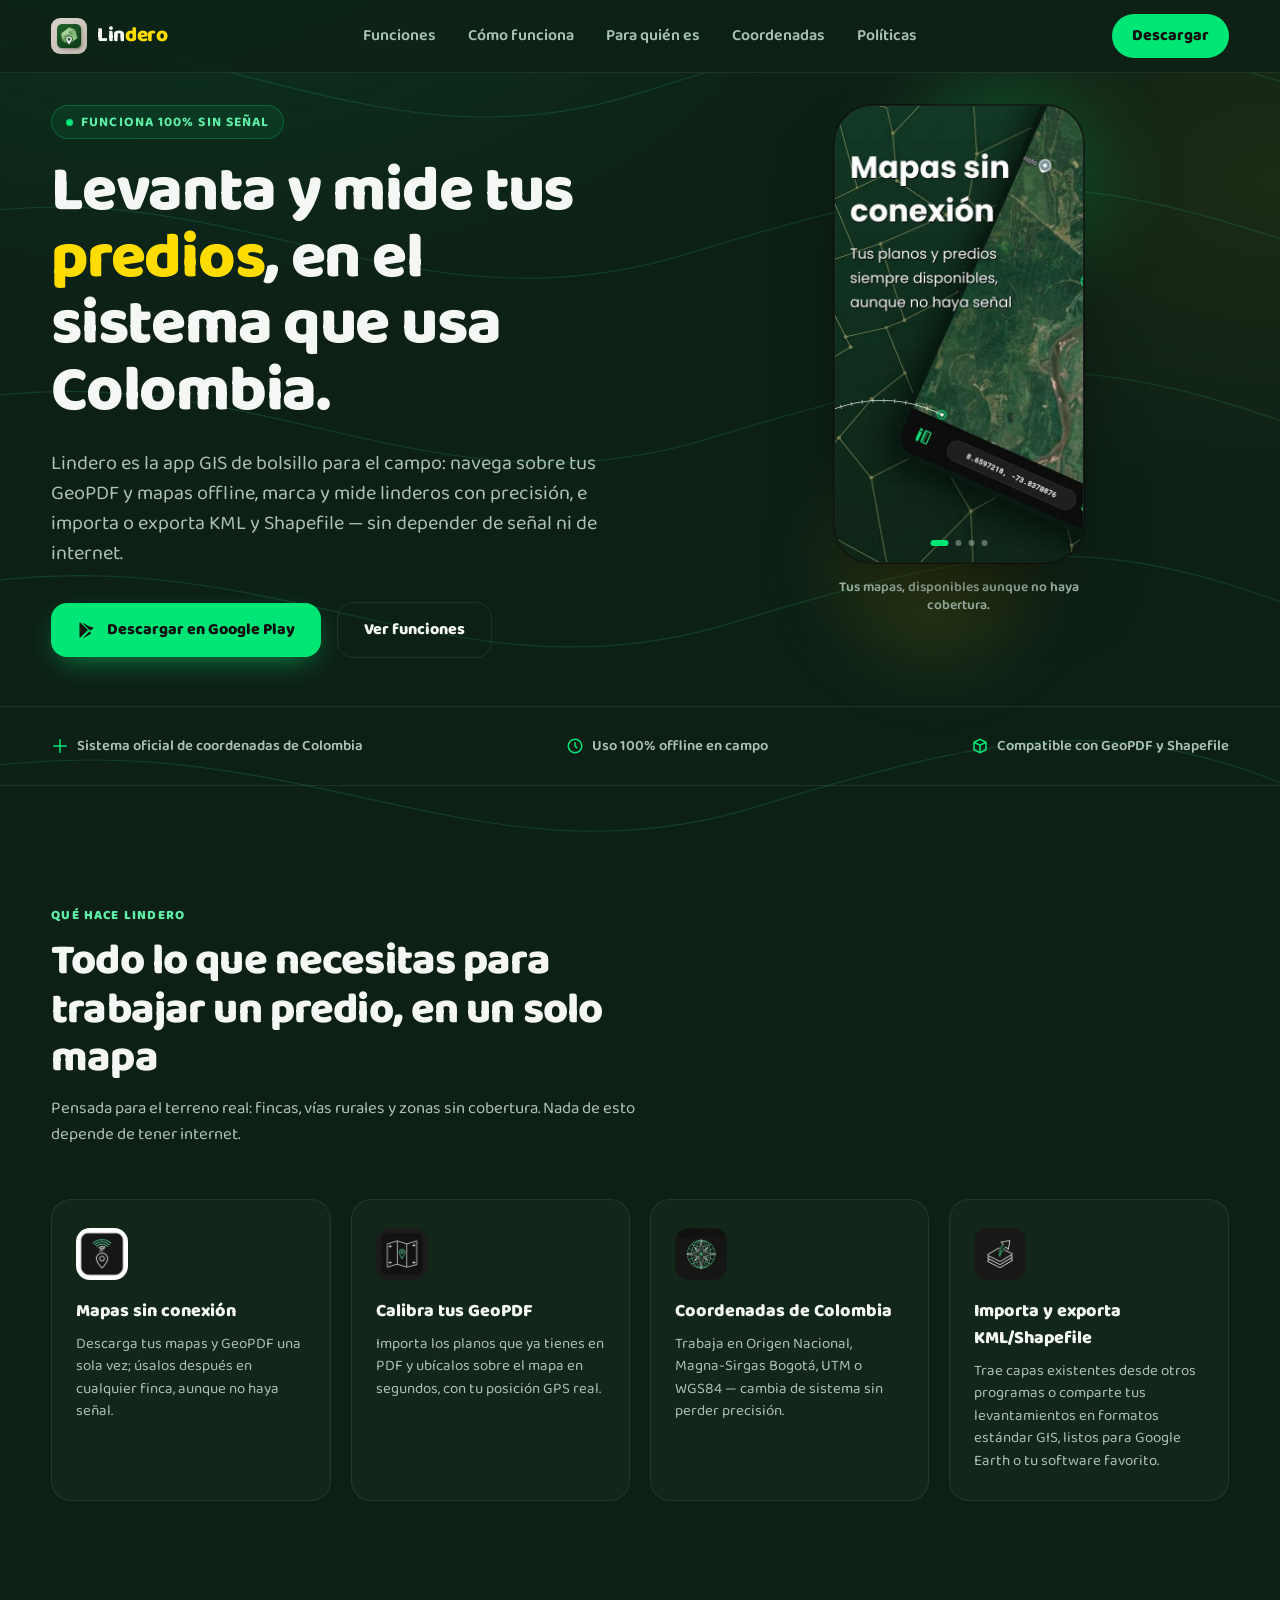
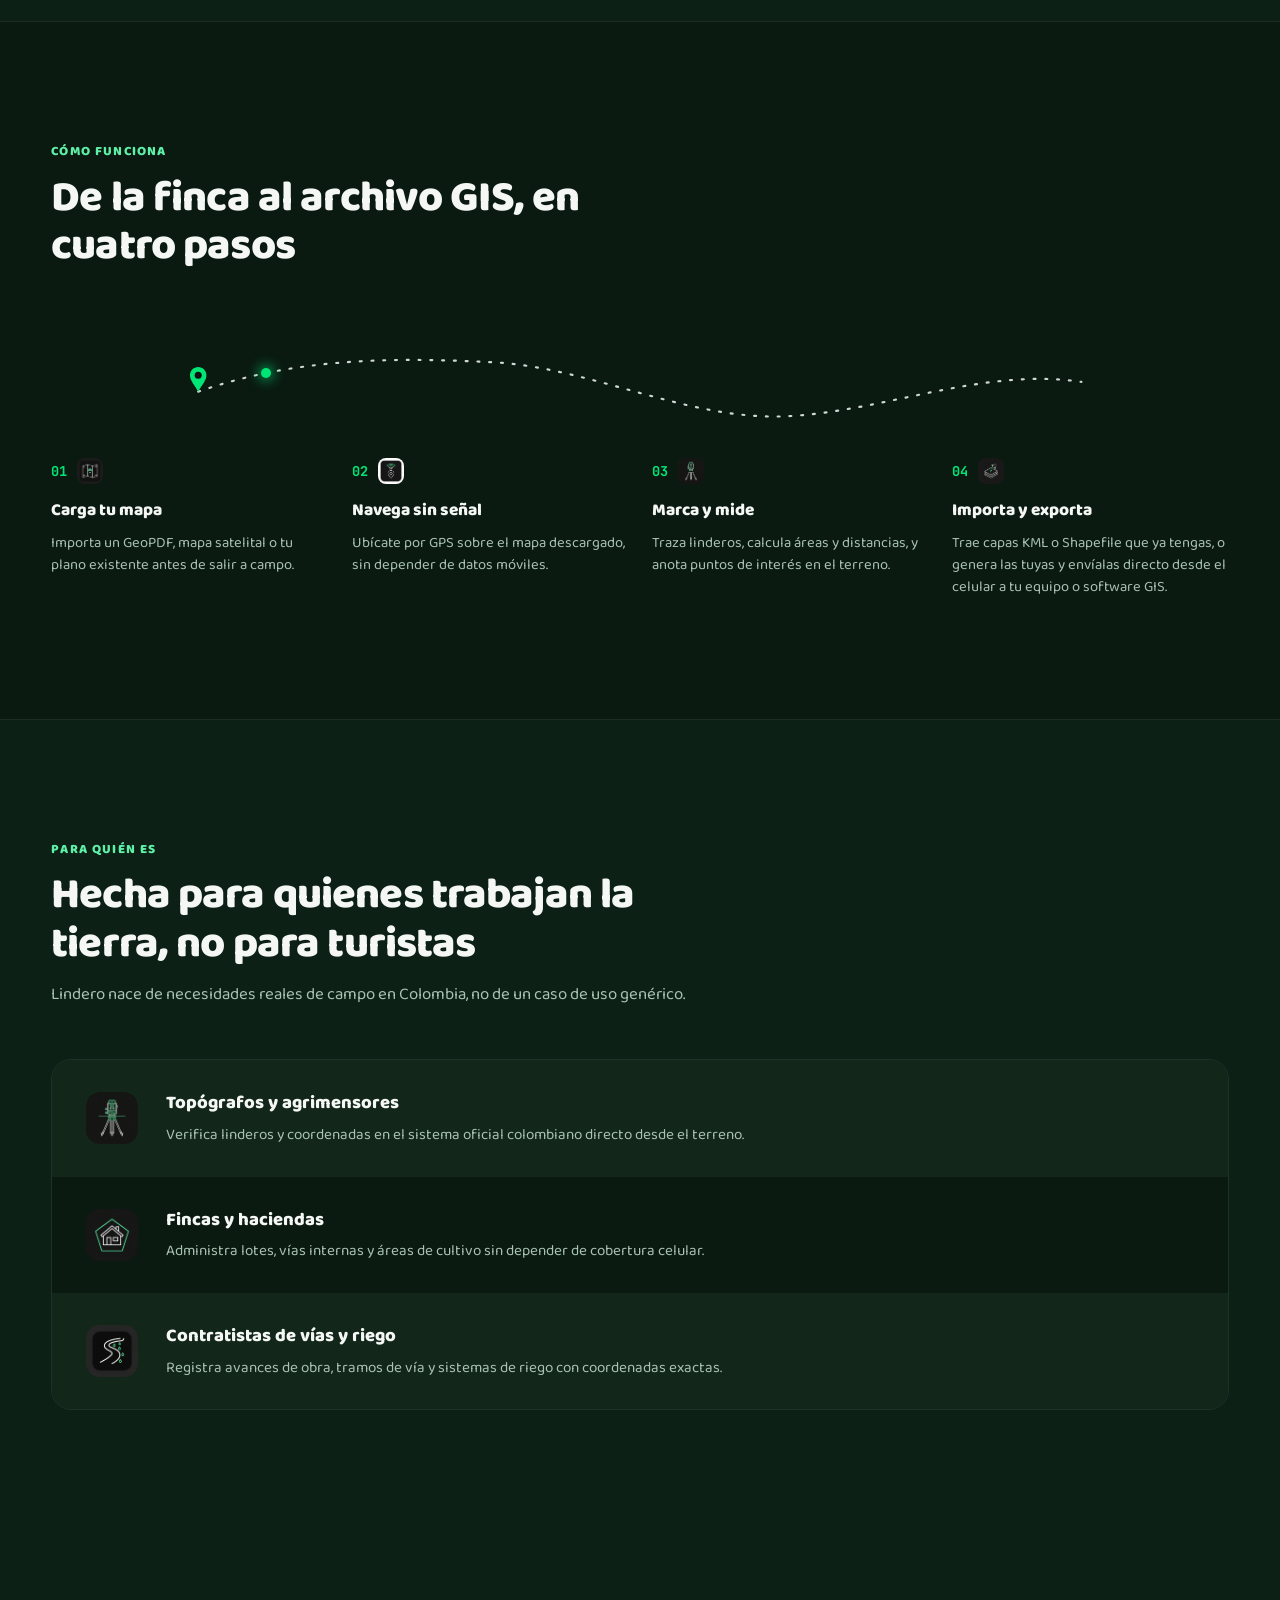
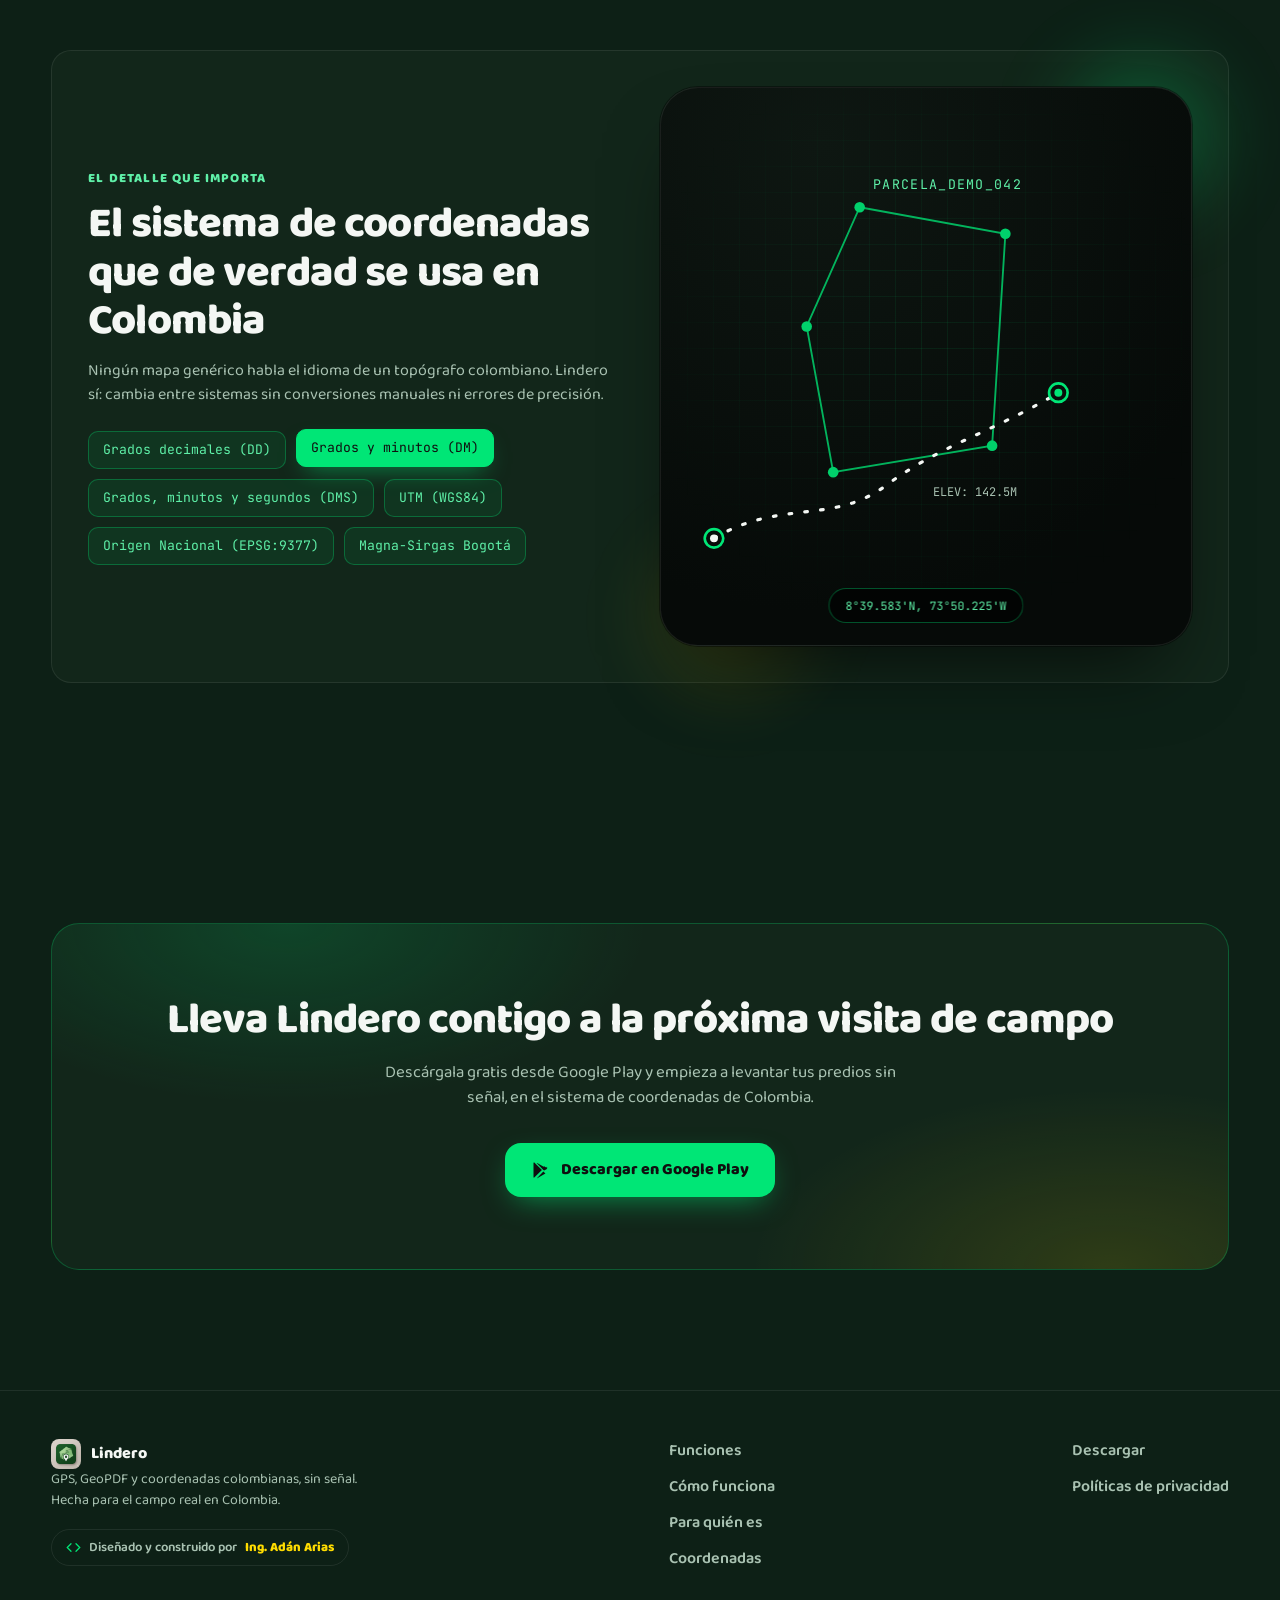
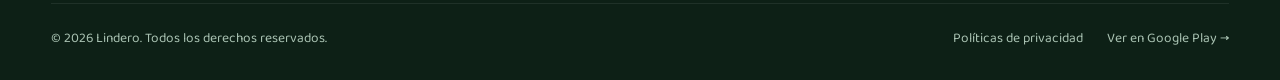
==== commit 3c6dc7f7: "Hace el hero más compacto (imagen más pequeña, menos padding) para que el texto bajo el carrusel y l" ====
--- a/index.html
+++ b/index.html
@@ -9,7 +9,7 @@
 <link rel="preconnect" href="https://fonts.googleapis.com">
 <link rel="preconnect" href="https://fonts.gstatic.com" crossorigin>
 <link href="https://fonts.googleapis.com/css2?family=Baloo+2:wght@500;600;700;800&family=JetBrains+Mono:wght@400;500;700&display=optional" rel="stylesheet">
-<link rel="stylesheet" href="styles.css?v=8">
+<link rel="stylesheet" href="styles.css?v=9">
 </head>
 <body>
 
@@ -307,6 +307,6 @@
   </div>
 </footer>
 
-<script src="script.js?v=8"></script>
+<script src="script.js?v=9"></script>
 </body>
 </html>
--- a/styles.css
+++ b/styles.css
@@ -70,9 +70,9 @@
 .nav-cta:hover{transform:translateY(-2px);box-shadow:0 10px 30px -8px rgba(0,230,118,0.55)}
 
 /* hero */
-.hero{padding:clamp(24px,4vw,48px) 0 clamp(40px,6vw,72px)}
-.hero .container{display:grid;grid-template-columns:1.05fr 0.95fr;gap:56px;align-items:start}
-.hero-visual{margin-top:8px}
+.hero{padding:clamp(16px,3vw,32px) 0 clamp(28px,4vw,48px)}
+.hero .container{display:grid;grid-template-columns:1.05fr 0.95fr;gap:40px;align-items:start}
+.hero-visual{margin-top:0}
 .eyebrow{
   display:inline-flex;align-items:center;gap:8px;
   color:var(--mint-soft);font-weight:700;font-size:.85rem;
@@ -127,7 +127,7 @@
 .reveal.reveal-scale.in{transform:scale(1)}
 
 /* hero visual */
-.hero-visual{position:relative;aspect-ratio:9/16.5;justify-self:center;width:min(300px,78%)}
+.hero-visual{position:relative;aspect-ratio:9/16.5;justify-self:center;width:min(250px,68%)}
 .phone{
   position:relative;width:100%;height:100%;
   background:radial-gradient(120% 120% at 30% 10%, #0e1712 0%, #060a08 70%);
@@ -188,8 +188,8 @@
 .carousel-dots .dot.is-active{background:var(--mint);width:18px;border-radius:4px}
 .carousel-caption{
   display:flex;align-items:center;justify-content:center;overflow:hidden;
-  text-align:center;margin-top:18px;color:var(--muted);font-size:.92rem;font-weight:600;
-  height:4.6em;line-height:1.4;opacity:1;transition:opacity .35s var(--ease);
+  text-align:center;margin-top:10px;color:var(--muted);font-size:.86rem;font-weight:600;
+  height:3.4em;line-height:1.3;opacity:1;transition:opacity .35s var(--ease);
 }
 .carousel-caption.is-fading{opacity:0}
 
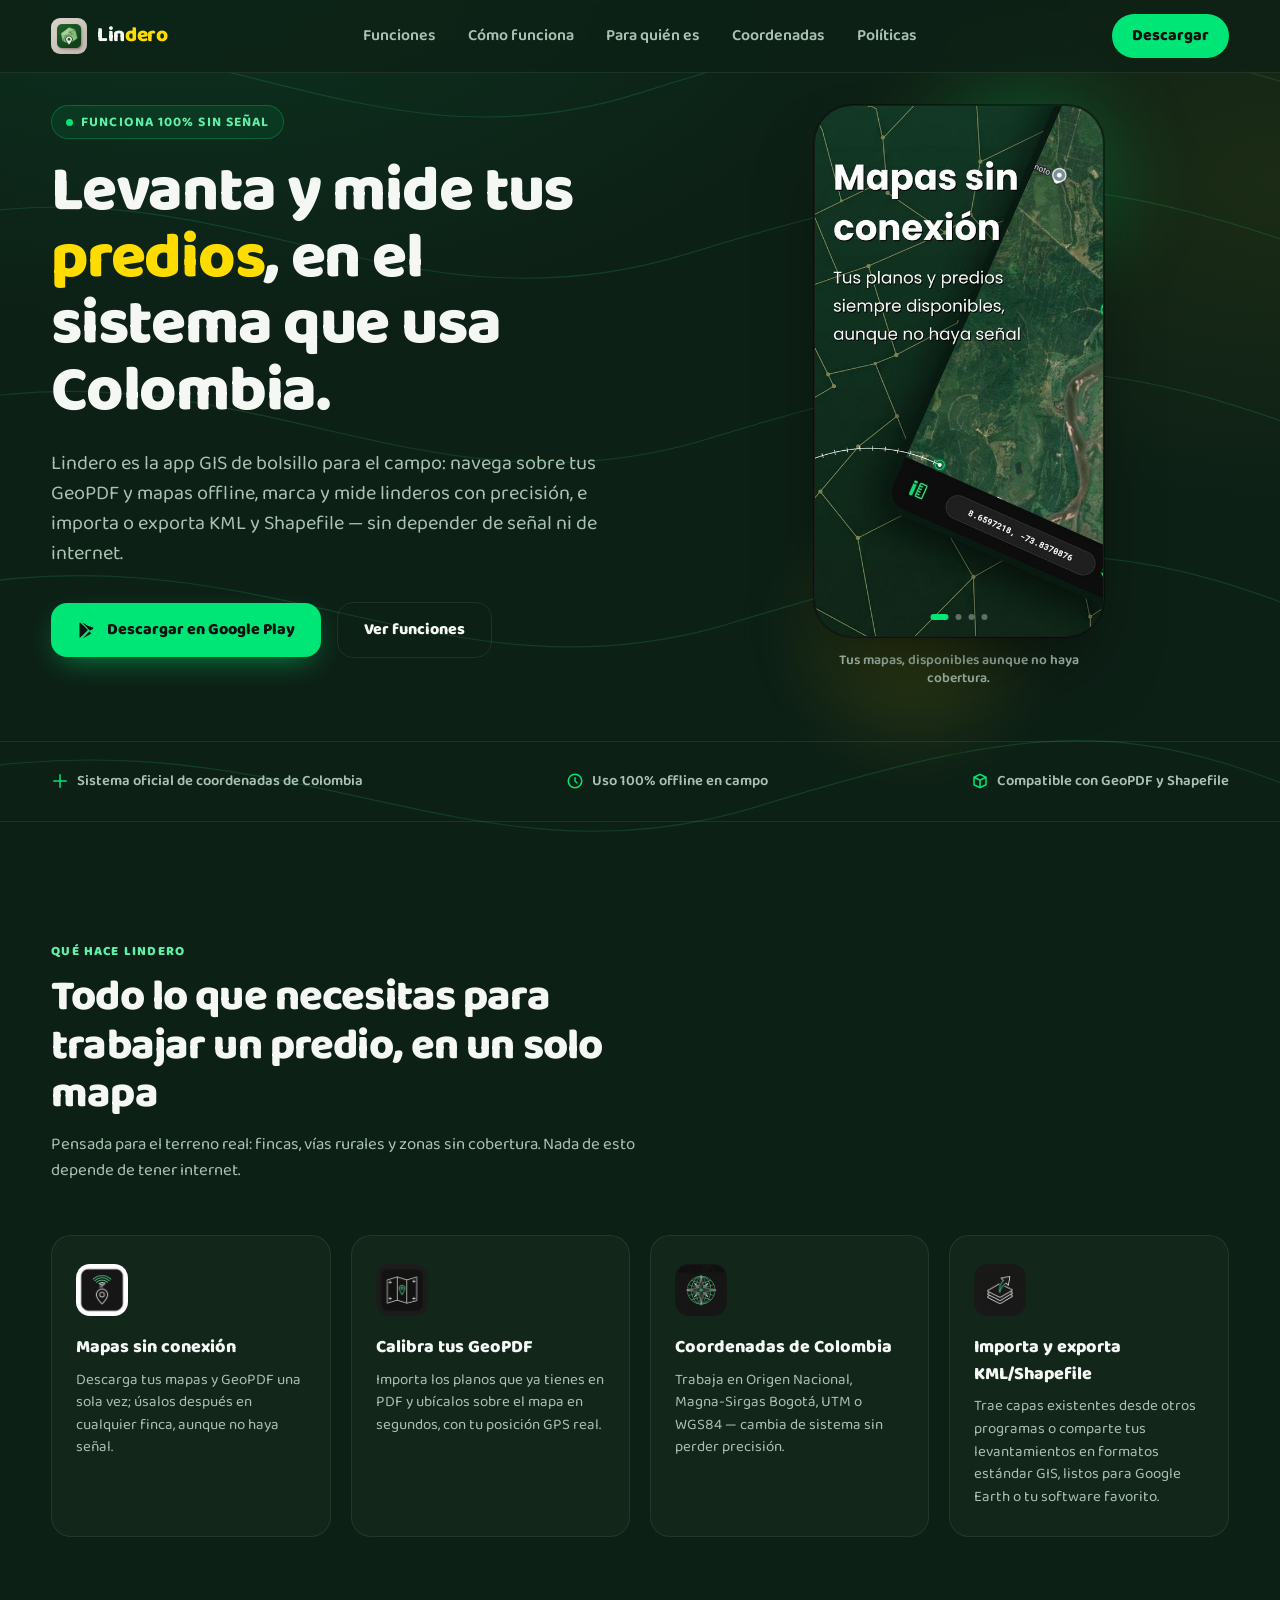
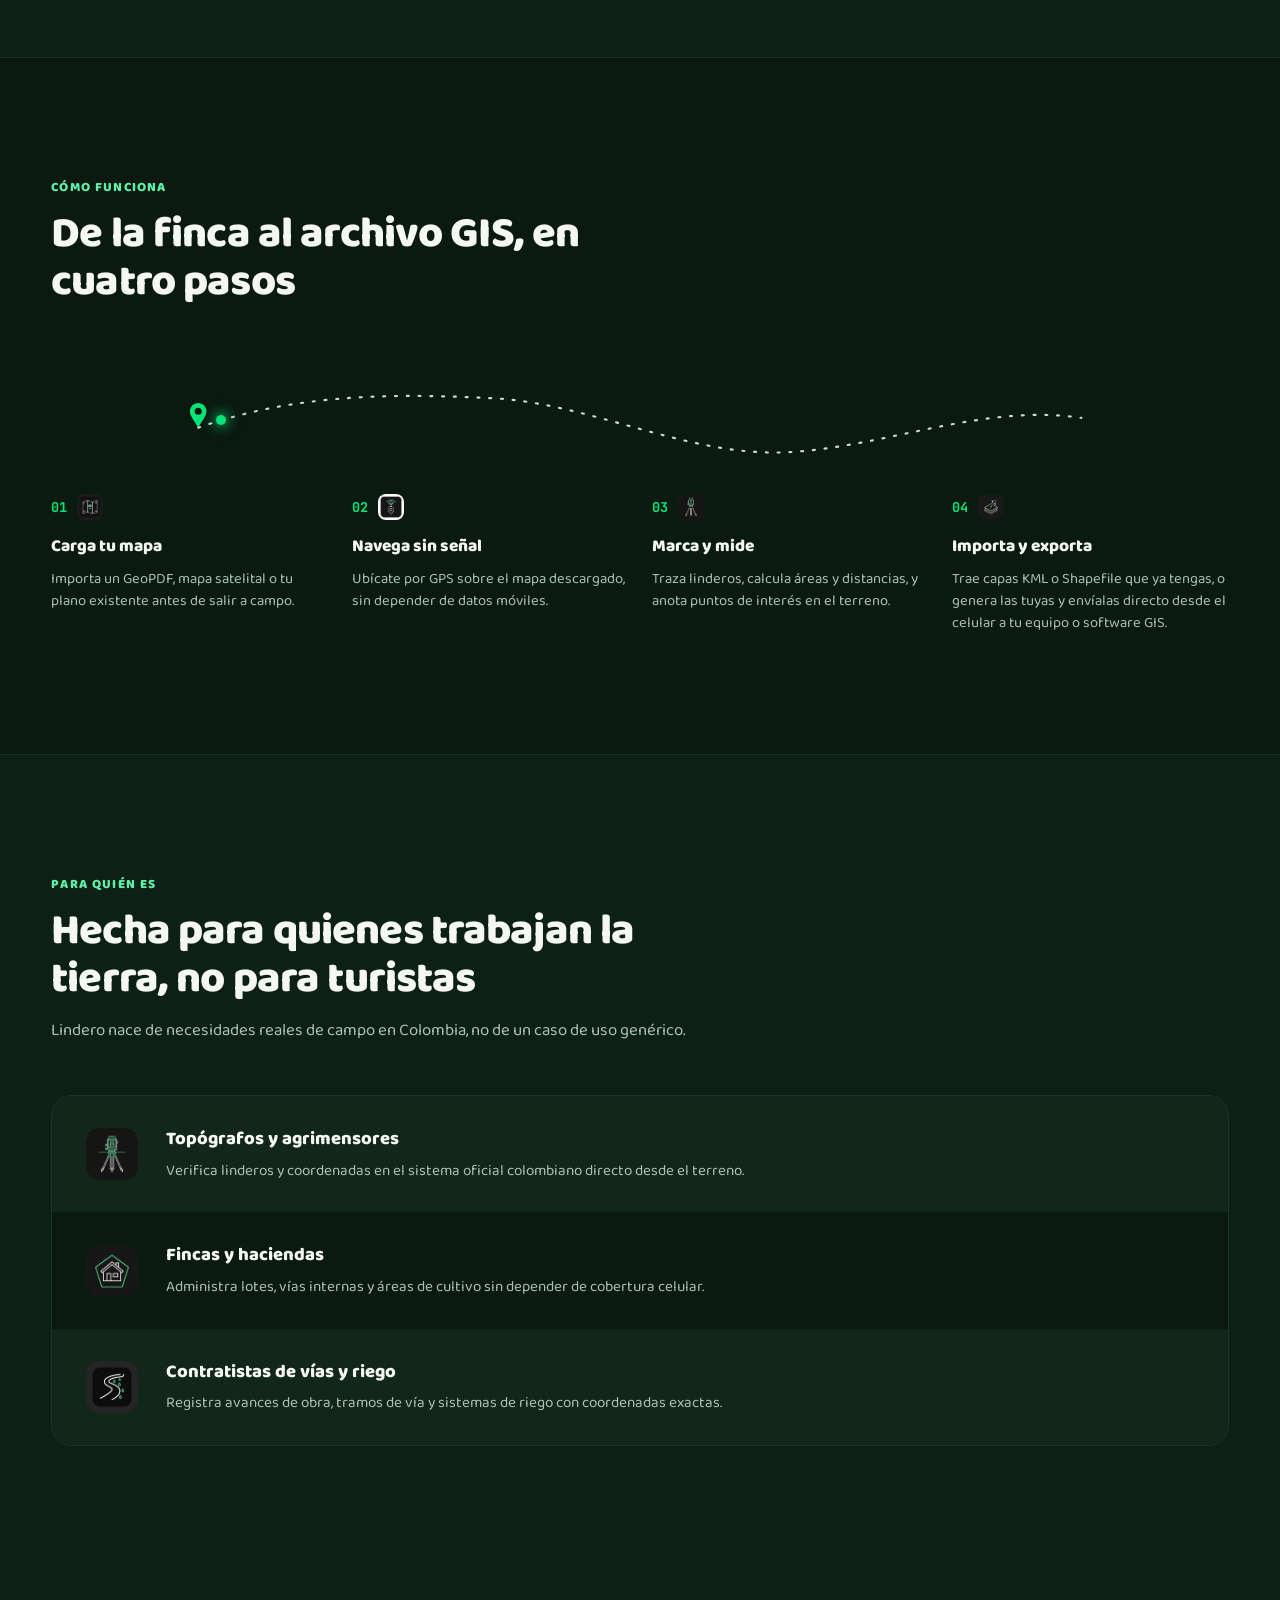
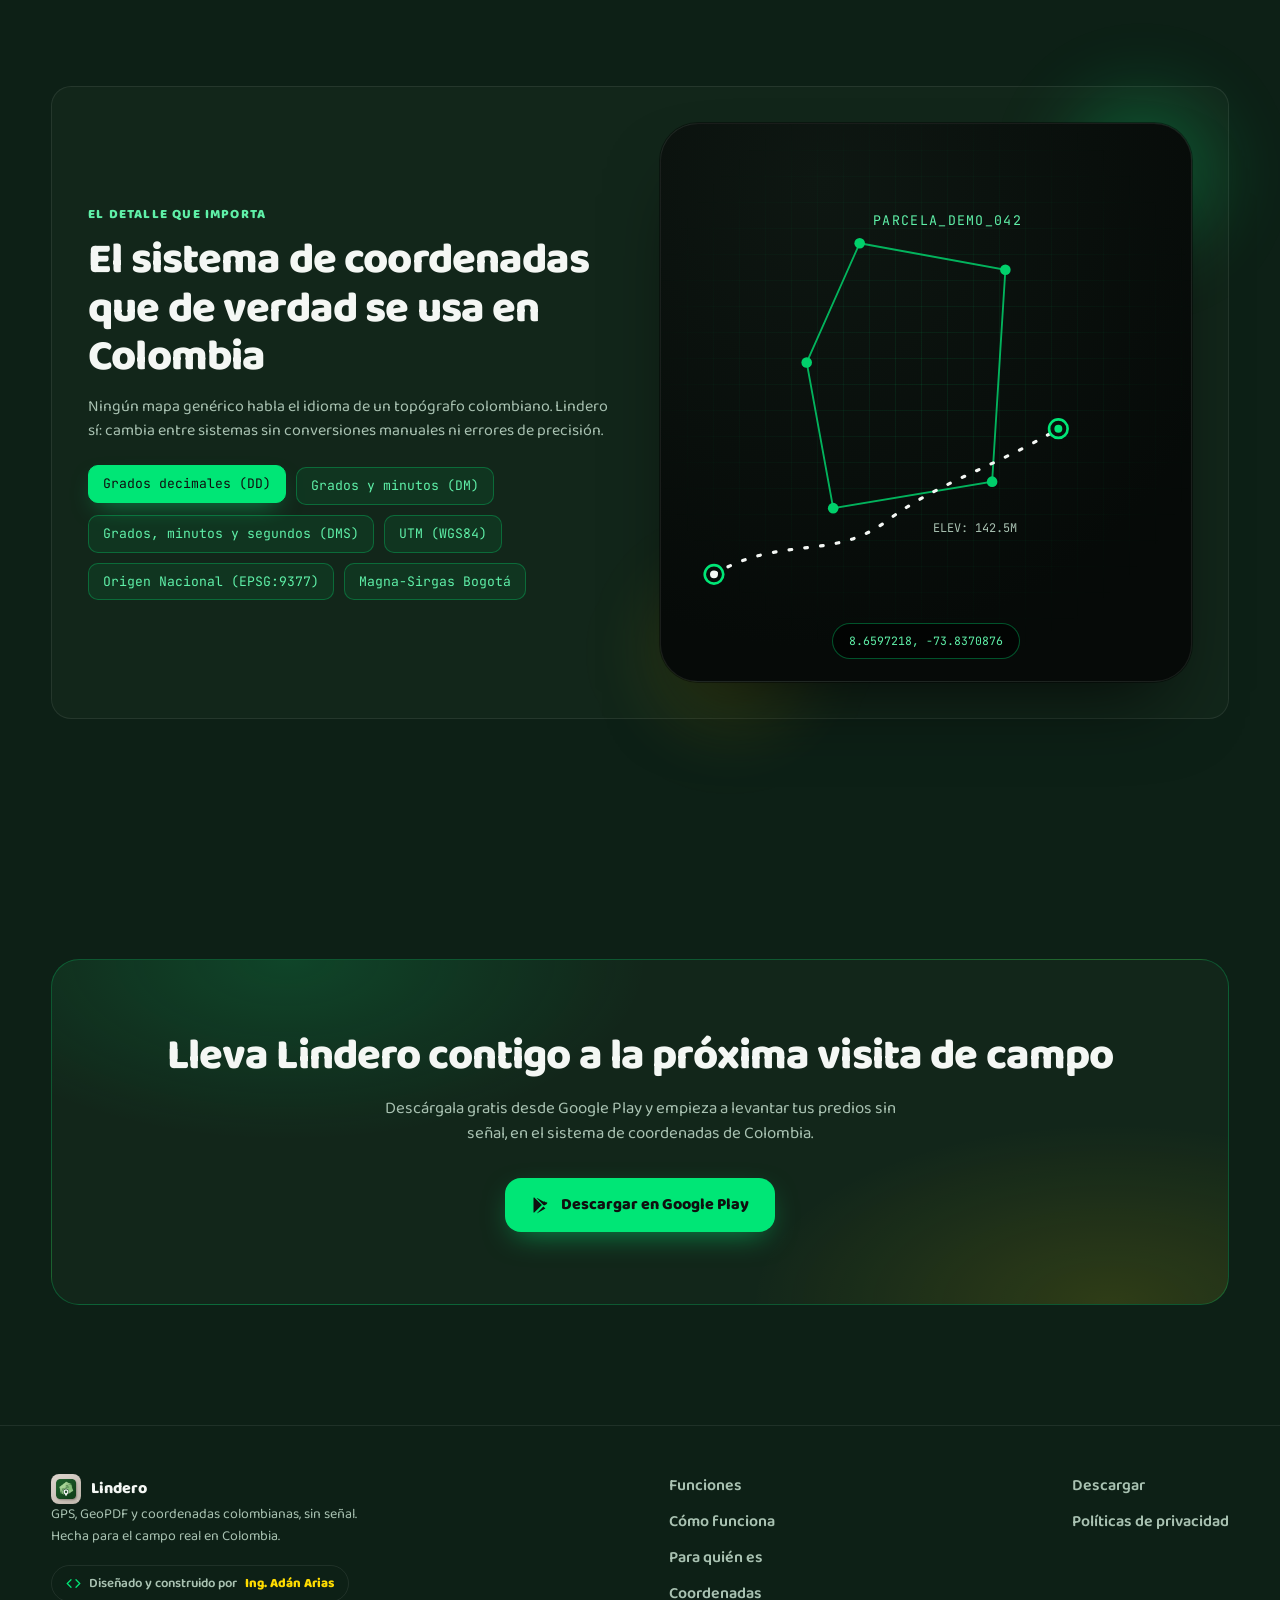
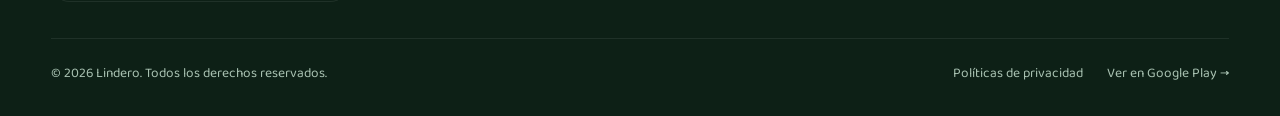
==== commit f12c7392: "Devuelve el tamaño de la imagen del hero a algo más cercano al original (290px en vez de 250px) — qu" ====
--- a/index.html
+++ b/index.html
@@ -9,7 +9,7 @@
 <link rel="preconnect" href="https://fonts.googleapis.com">
 <link rel="preconnect" href="https://fonts.gstatic.com" crossorigin>
 <link href="https://fonts.googleapis.com/css2?family=Baloo+2:wght@500;600;700;800&family=JetBrains+Mono:wght@400;500;700&display=optional" rel="stylesheet">
-<link rel="stylesheet" href="styles.css?v=9">
+<link rel="stylesheet" href="styles.css?v=10">
 </head>
 <body>
 
@@ -307,6 +307,6 @@
   </div>
 </footer>
 
-<script src="script.js?v=9"></script>
+<script src="script.js?v=10"></script>
 </body>
 </html>
--- a/styles.css
+++ b/styles.css
@@ -127,7 +127,7 @@
 .reveal.reveal-scale.in{transform:scale(1)}
 
 /* hero visual */
-.hero-visual{position:relative;aspect-ratio:9/16.5;justify-self:center;width:min(250px,68%)}
+.hero-visual{position:relative;aspect-ratio:9/16.5;justify-self:center;width:min(290px,76%)}
 .phone{
   position:relative;width:100%;height:100%;
   background:radial-gradient(120% 120% at 30% 10%, #0e1712 0%, #060a08 70%);
